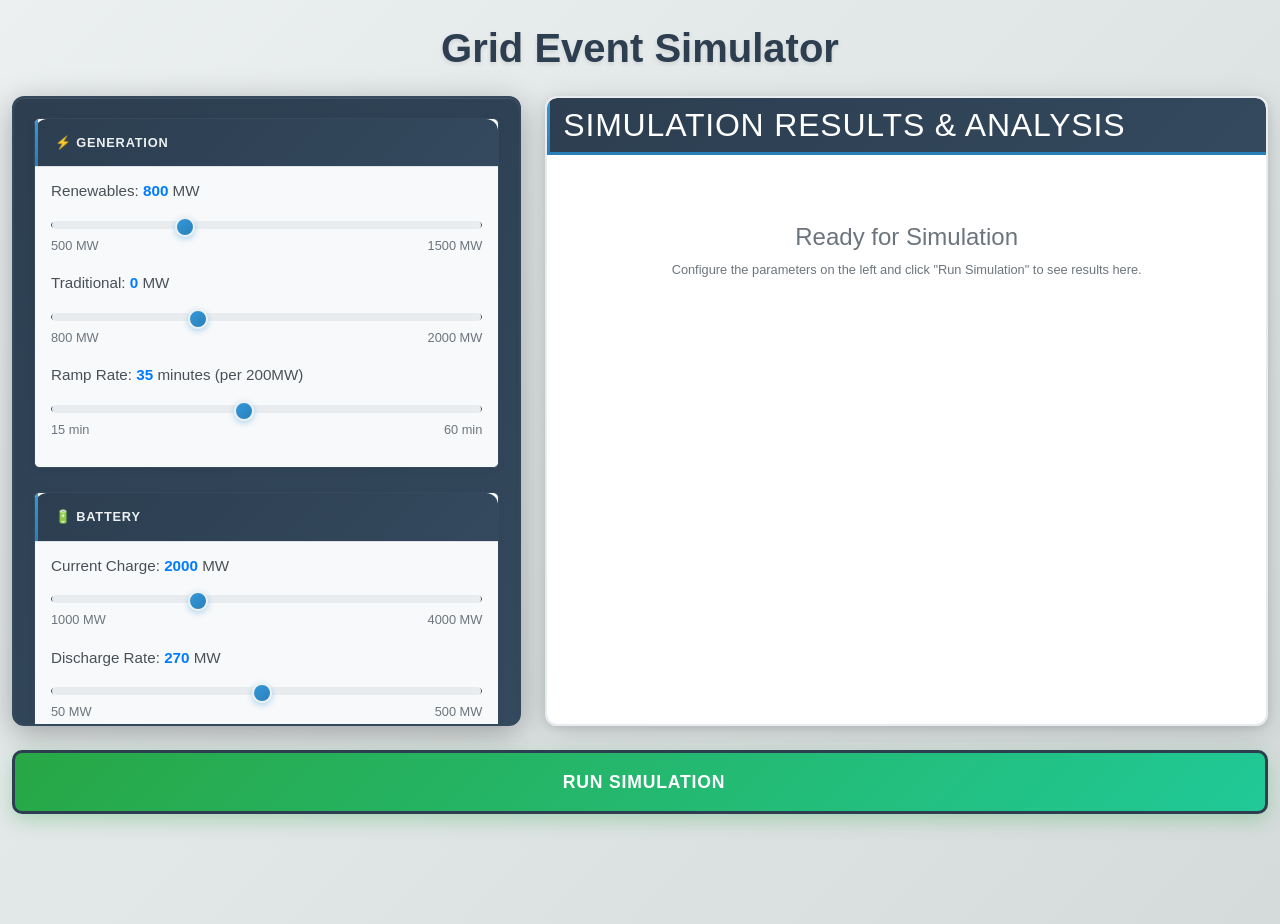
==== grid-event-simulator/website/index.html @ ae22cd40 "added web ui" ====
<!DOCTYPE html>
<html lang="en">
<head>
    <meta charset="UTF-8">
    <meta name="viewport" content="width=device-width, initial-scale=1.0">
    <title>Grid Event Simulator - Control Panel</title>
    <meta name="description" content="Power Grid Event Simulation Control Panel - Configure generation, demand, and simulation parameters">
    <meta name="keywords" content="grid simulation, power generation, renewable energy, control panel">
    <!-- Bootstrap CSS -->
    <link href="https://cdn.jsdelivr.net/npm/bootstrap@5.3.2/dist/css/bootstrap.min.css" rel="stylesheet">
    <!-- Custom CSS -->
    <link rel="stylesheet" href="app.css">
</head>
<body>
    <div class="container-fluid mt-4">
        <div class="row">
            <div class="col-12">
                <h1 class="text-center mb-4">Grid Event Simulator</h1>
                
                <!-- Main Content -->
                <div class="row">
                    <!-- Left Column - Configuration Sections (40% width) -->
                    <div class="col-lg-5">
                        <div class="control-panel-container">
                        <!-- Generation Section -->
                        <div class="card mb-4" id="generation-section">
                            <div class="card-header bg-dark text-white control-panel-header">
                                <h5 class="card-title mb-0">⚡ GENERATION</h5>
                            </div>
                            <div class="card-body">
                                <div class="mb-3">
                                    <label for="renewables-output" class="form-label">Renewables: <span id="renewables-value">800</span> MW</label>
                                    <input type="range" class="form-range" id="renewables-output" min="500" max="1500" value="800" step="100">
                                    <div class="d-flex justify-content-between">
                                        <small class="text-muted">500 MW</small>
                                        <small class="text-muted">1500 MW</small>
                                    </div>
                                </div>
                                <div class="mb-3">
                                    <label for="traditional-output" class="form-label">Traditional: <span id="traditional-value">1200</span> MW</label>
                                    <input type="range" class="form-range" id="traditional-output" min="800" max="2000" value="1200" step="100">
                                    <div class="d-flex justify-content-between">
                                        <small class="text-muted">800 MW</small>
                                        <small class="text-muted">2000 MW</small>
                                    </div>
                                </div>
                                <div class="mb-3">
                                    <label for="ramp-rate" class="form-label">Ramp Rate: <span id="ramp-rate-value">30</span> minutes (per 200MW)</label>
                                    <input type="range" class="form-range" id="ramp-rate" min="15" max="60" value="30" step="10">
                                    <div class="d-flex justify-content-between">
                                        <small class="text-muted">15 min</small>
                                        <small class="text-muted">60 min</small>
                                    </div>
                                </div>
                            </div>
                        </div>

                        <!-- Battery Section -->
                        <div class="card mb-4" id="battery-section">
                            <div class="card-header bg-dark text-white control-panel-header">
                                <h5 class="card-title mb-0">🔋 BATTERY</h5>
                            </div>
                            <div class="card-body">
                                <div class="mb-3">
                                    <label for="battery-capacity" class="form-label">Current Charge: <span id="battery-capacity-value">2000</span> MW</label>
                                    <input type="range" class="form-range" id="battery-capacity" min="1000" max="4000" value="2000" step="100">
                                    <div class="d-flex justify-content-between">
                                        <small class="text-muted">1000 MW</small>
                                        <small class="text-muted">4000 MW</small>
                                    </div>
                                </div>
                                <div class="mb-3">
                                    <label for="discharge-rate" class="form-label">Discharge Rate: <span id="discharge-rate-value">270</span> MW</label>
                                    <input type="range" class="form-range" id="discharge-rate" min="50" max="500" value="270" step="10">
                                    <div class="d-flex justify-content-between">
                                        <small class="text-muted">50 MW</small>
                                        <small class="text-muted">500 MW</small>
                                    </div>
                                </div>
                            </div>
                        </div>

                        <!-- Demand Section -->
                        <div class="card mb-4" id="demand-section">
                            <div class="card-header bg-dark text-white control-panel-header">
                                <h5 class="card-title mb-0">📊 DEMAND</h5>
                            </div>
                            <div class="card-body">
                                <div class="mb-3">
                                    <label for="residential-customers" class="form-label">Residential: <span id="residential-customers-value">1750</span> households</label>
                                    <input type="range" class="form-range" id="residential-customers" min="500" max="3000" value="1750" step="50">
                                    <div class="d-flex justify-content-between">
                                        <small class="text-muted">500 households</small>
                                        <small class="text-muted">3000 households</small>
                                    </div>
                                </div>
                                <div class="mb-3">
                                    <label for="commercial-customers" class="form-label">Commercial: <span id="commercial-customers-value">550</span> businesses</label>
                                    <input type="range" class="form-range" id="commercial-customers" min="100" max="1000" value="550" step="100">
                                    <div class="d-flex justify-content-between">
                                        <small class="text-muted">100 businesses</small>
                                        <small class="text-muted">1000 businesses</small>
                                    </div>
                                </div>
                            </div>
                        </div>

                        <!-- Simulation Parameters Section -->
                        <div class="card mb-4" id="simulation-parameters-section">
                            <div class="card-header bg-dark text-white control-panel-header">
                                <h5 class="card-title mb-0">🎛️ SIMULATION PARAMETERS</h5>
                            </div>
                            <div class="card-body">
                                <!-- Environment Subsection -->
                                <div class="mb-4 subsection-container">
                                    <div class="subsection-header">
                                        <h6 class="subsection-title">🌤️ ENVIRONMENT</h6>
                                    </div>
                                    <div class="subsection-content">
                                    <div class="mb-3">
                                        <label for="cloud-cover" class="form-label">Cloud Cover increases: <span id="cloud-cover-value">0</span>%</label>
                                        <input type="range" class="form-range" id="cloud-cover" min="0" max="90" value="0" step="1">
                                        <div class="d-flex justify-content-between">
                                            <small class="text-muted">0%</small>
                                            <small class="text-muted">90%</small>
                                        </div>
                                    </div>
                                    <div class="mb-3">
                                        <label for="temperature-increase" class="form-label">Temperature increases: <span id="temperature-increase-value">0</span>°</label>
                                        <input type="range" class="form-range" id="temperature-increase" min="0" max="20" value="0" step="1">
                                        <div class="d-flex justify-content-between">
                                            <small class="text-muted">0°</small>
                                            <small class="text-muted">20°</small>
                                        </div>
                                    </div>
                                    <div class="mb-3">
                                        <label for="wind-speed-drop" class="form-label">Wind Speed drops by: <span id="wind-speed-drop-value">0</span>%</label>
                                        <input type="range" class="form-range" id="wind-speed-drop" min="0" max="90" value="0" step="1">
                                        <div class="d-flex justify-content-between">
                                            <small class="text-muted">0%</small>
                                            <small class="text-muted">90%</small>
                                        </div>
                                    </div>
                                    </div>
                                </div>

                                <!-- Technical Subsection -->
                                <div class="mb-3 subsection-container">
                                    <div class="subsection-header">
                                        <h6 class="subsection-title">⚙️ TECHNICAL</h6>
                                    </div>
                                    <div class="subsection-content">
                                    <div class="mb-3">
                                        <label for="traditional-decrease" class="form-label">Traditional Output decreases by: <span id="traditional-decrease-value">0</span>%</label>
                                        <input type="range" class="form-range" id="traditional-decrease" min="0" max="90" value="0" step="1">
                                        <div class="d-flex justify-content-between">
                                            <small class="text-muted">0%</small>
                                            <small class="text-muted">90%</small>
                                        </div>
                                    </div>
                                    <div class="mb-3">
                                        <label for="renewable-drop" class="form-label">Renewable Output drops by: <span id="renewable-drop-value">0</span>%</label>
                                        <input type="range" class="form-range" id="renewable-drop" min="0" max="90" value="0" step="1">
                                        <div class="d-flex justify-content-between">
                                            <small class="text-muted">0%</small>
                                            <small class="text-muted">90%</small>
                                        </div>
                                    </div>
                                    </div>
                                </div>
                            </div>
                        </div>

                        </div>
                    </div>

                    <!-- Right Column - Simulation Results (60% width) -->
                    <div class="col-lg-7">
                        <div class="results-panel-container">
                            <div class="control-panel-header">
                                <h2 class="mb-0">Simulation Results & Analysis</h2>
                            </div>
                            <div class="results-content">
                                <!-- Placeholder for simulation results, charts, and analysis -->
                                <div class="text-center text-muted p-5">
                                    <i class="fas fa-chart-line fa-3x mb-3"></i>
                                    <h4>Ready for Simulation</h4>
                                    <p>Configure the parameters on the left and click "Run Simulation" to see results here.</p>
                                </div>
                            </div>
                        </div>
                    </div>
                </div>
                
                <!-- Run Simulation Button (Centered Below Panels) -->
                <div class="row">
                    <div class="col-12 text-center mt-4">
                        <button type="button" class="btn btn-success btn-lg" id="run-simulation-btn">
                            <i class="fas fa-play me-2"></i>Run Simulation
                        </button>
                    </div>
                </div>
            </div>
        </div>
    </div>

    <!-- Bootstrap JS -->
    <script src="https://cdn.jsdelivr.net/npm/bootstrap@5.3.2/dist/js/bootstrap.bundle.min.js"></script>
    <!-- Grid Simulator Application -->
    <script src="app.js"></script>
</body>
</html>
---- grid-event-simulator/website/app.css ----
/**
 * Grid Event Simulator - Control Panel Styles
 * Single-page application styling for power grid simulation interface
 * @version 2.0.0
 */

/* ================================
   GLOBAL STYLES & BASE LAYOUT
   ================================ */
body {
    background: linear-gradient(135deg, #ecf0f1 0%, #d5dbdb 100%);
    font-family: 'Segoe UI', Tahoma, Geneva, Verdana, sans-serif;
    min-height: 100vh;
}

.container-fluid {
    max-width: 1400px;
}

/* ================================
   HEADER & TYPOGRAPHY STYLES
   ================================ */
h1 {
    color: #2c3e50;
    font-weight: 600;
    text-shadow: 0 2px 4px rgba(0, 0, 0, 0.1);
}

/* Main Layout Styles */
.main-content {
    background-color: white;
    border-radius: 12px;
    box-shadow: 0 4px 6px rgba(0, 0, 0, 0.1);
    padding: 30px;
    margin-bottom: 20px;
}

/* Configuration Sections Layout */
.config-section {
    margin-bottom: 1.5rem;
}

/* ================================
   CONTROL PANEL CONTAINERS
   ================================ */
.control-panel-container {
    background: linear-gradient(145deg, #2c3e50 0%, #34495e 100%);
    border-radius: 12px;
    box-shadow: 
        0 8px 32px rgba(0, 0, 0, 0.3),
        inset 0 1px 0 rgba(255, 255, 255, 0.1);
    border: 2px solid #34495e;
    max-height: 70vh;
    overflow-y: auto;
    padding: 20px;
    position: relative;
}

/* Results Panel Container */
.results-panel-container {
    background: #ffffff;
    border-radius: 12px;
    box-shadow: 
        0 8px 32px rgba(0, 0, 0, 0.15),
        0 2px 8px rgba(0, 0, 0, 0.1);
    border: 2px solid #e9ecef;
    height: 70vh;
    overflow-y: auto;
    padding: 20px;
    position: relative;
}

/* Results Content Area */
.results-content {
    color: #2c3e50;
    height: 100%;
    display: flex;
    flex-direction: column;
}

.results-content .text-muted {
    color: #6c757d !important;
}

.results-content .fa-chart-line {
    color: #3498db;
}

/* Results Panel Header */
.results-panel-container .control-panel-header {
    background: linear-gradient(135deg, #3498db 0%, #2980b9 100%);
    color: white;
    padding: 8px 16px;
    margin: -20px -20px 20px -20px;
    border-radius: 10px 10px 0 0;
    border-bottom: 3px solid #2980b9;
    position: relative;
}

/* ================================
   SIMULATION PARAMETER SUBSECTIONS
   ================================ */
.subsection-container {
    background: rgba(52, 73, 94, 0.2);
    border-radius: 8px;
    border-left: 5px solid;
    margin-bottom: 20px;
    overflow: hidden;
    box-shadow: 0 2px 8px rgba(0, 0, 0, 0.2);
}

.subsection-container:first-of-type {
    border-left-color: #00d4ff;
    background: rgba(0, 212, 255, 0.08);
}

.subsection-container:last-of-type {
    border-left-color: #ff6b35;
    background: rgba(255, 107, 53, 0.08);
}

.subsection-header {
    background: linear-gradient(135deg, #00d4ff 0%, #0099cc 100%);
    padding: 10px 16px;
    border-bottom: 2px solid rgba(255, 255, 255, 0.2);
}

.subsection-container:last-of-type .subsection-header {
    background: linear-gradient(135deg, #ff6b35 0%, #e55a2b 100%);
}

.subsection-title {
    margin: 0;
    font-size: 0.75rem;
    font-weight: 700;
    text-transform: uppercase;
    letter-spacing: 0.8px;
    color: #ffffff;
    text-shadow: 0 1px 2px rgba(0, 0, 0, 0.3);
}

.subsection-content {
    padding: 16px;
}

/* Custom Scrollbar */
.control-panel-container::-webkit-scrollbar {
    width: 8px;
}

.control-panel-container::-webkit-scrollbar-track {
    background: #ecf0f1;
    border-radius: 4px;
}

.control-panel-container::-webkit-scrollbar-thumb {
    background: linear-gradient(135deg, #3498db 0%, #2980b9 100%);
    border-radius: 4px;
    transition: all 0.3s ease;
}

.control-panel-container::-webkit-scrollbar-thumb:hover {
    background: linear-gradient(135deg, #5dade2 0%, #3498db 100%);
}

/* Control Panel Border Glow Effect */
.control-panel-container::before {
    content: '';
    position: absolute;
    top: -2px;
    left: -2px;
    right: -2px;
    bottom: -2px;
    background: linear-gradient(45deg, #3498db, #2980b9, #3498db, #2980b9);
    border-radius: 14px;
    z-index: -1;
    animation: borderGlow 3s ease-in-out infinite alternate;
}

@keyframes borderGlow {
    0% { opacity: 0.6; }
    100% { opacity: 1; }
}

/* Control Panel Header Styling */
.control-panel-header {
    background: linear-gradient(135deg, #2c3e50 0%, #34495e 100%) !important;
    border-bottom: 2px solid #3498db;
    position: relative;
    text-transform: uppercase;
    letter-spacing: 0.8px;
    font-weight: 600;
    padding: 8px 16px;
}

.control-panel-header::before {
    content: '';
    position: absolute;
    left: 0;
    top: 0;
    bottom: 0;
    width: 3px;
    background: linear-gradient(to bottom, #3498db 0%, #2980b9 100%);
}

.control-panel-header h5 {
    font-size: 0.8rem;
    font-weight: 700;
    margin: 0;
    color: #ecf0f1;
}

/* Control Panel Cards */
.control-panel-container .card {
    border: 1px solid #34495e;
    border-radius: 6px;
    box-shadow: 0 2px 8px rgba(0, 0, 0, 0.06);
    overflow: hidden;
    margin-bottom: 12px;
    transition: all 0.3s ease;
}

.control-panel-container .card:hover {
    transform: translateY(-1px);
    box-shadow: 0 4px 12px rgba(0, 0, 0, 0.1);
}

.control-panel-container .card-body {
    background-color: #f8f9fa;
    border-top: 1px solid #dee2e6;
    padding: 12px 16px;
}

/* Ensure proper spacing for the last card */
.control-panel-container .card:last-of-type {
    margin-bottom: 8px;
}

/* Card Styles */
.card {
    border: none;
    border-radius: 12px;
    box-shadow: 0 4px 12px rgba(0, 0, 0, 0.1);
    transition: transform 0.2s ease, box-shadow 0.2s ease;
    margin-bottom: 20px;
}

.card:hover {
    transform: translateY(-2px);
    box-shadow: 0 8px 20px rgba(0, 0, 0, 0.15);
}

.card-header {
    border-radius: 12px 12px 0 0 !important;
    border: none;
    padding: 16px 20px;
}

.card-body {
    padding: 24px 20px;
}

.card-title {
    font-size: 1.1rem;
    font-weight: 600;
}

/* Form and Slider Styles */
.form-label {
    font-weight: 500;
    color: #495057;
    margin-bottom: 8px;
    font-size: 0.95rem;
}

/* ================================
   SLIDER & FORM CONTROLS
   ================================ */

.form-range {
    height: 6px;
    background: linear-gradient(to right, #34495e 0%, #2c3e50 100%);
    border-radius: 4px;
    outline: none;
    -webkit-appearance: none;
    appearance: none;
    border: 1px solid #2c3e50;
    margin: 8px 0;
}

.form-range::-webkit-slider-thumb {
    -webkit-appearance: none;
    appearance: none;
    height: 20px;
    width: 20px;
    border-radius: 50%;
    background: linear-gradient(135deg, #3498db 0%, #2980b9 100%);
    cursor: pointer;
    border: 2px solid #ecf0f1;
    box-shadow: 0 2px 6px rgba(52, 152, 219, 0.4);
    transition: all 0.2s ease;
}

.form-range::-webkit-slider-thumb:hover {
    transform: scale(1.1);
    box-shadow: 0 3px 8px rgba(52, 152, 219, 0.6);
    background: linear-gradient(135deg, #5dade2 0%, #3498db 100%);
}

.form-range::-moz-range-thumb {
    height: 20px;
    width: 20px;
    border-radius: 50%;
    background: linear-gradient(135deg, #3498db 0%, #2980b9 100%);
    cursor: pointer;
    border: 2px solid #ecf0f1;
    box-shadow: 0 2px 6px rgba(52, 152, 219, 0.4);
}

/* Value Display Styles */
#renewables-value,
#traditional-value,
#ramp-rate-value,
#battery-capacity-value,
#discharge-rate-value {
    font-weight: 600;
    color: #007bff;
}

/* Section-specific Header Colors */
.bg-success {
    background: linear-gradient(135deg, #28a745 0%, #20c997 100%) !important;
}

.bg-primary {
    background: linear-gradient(135deg, #007bff 0%, #6f42c1 100%) !important;
}

.bg-warning {
    background: linear-gradient(135deg, #ffc107 0%, #fd7e14 100%) !important;
}

/* Button Styles */
.btn-primary {
    background: linear-gradient(135deg, #007bff 0%, #0056b3 100%);
    border: none;
    padding: 12px 32px;
    font-weight: 500;
    border-radius: 8px;
    box-shadow: 0 4px 12px rgba(0, 123, 255, 0.3);
    transition: all 0.3s ease;
}

.btn-primary:hover {
    transform: translateY(-2px);
    box-shadow: 0 6px 20px rgba(0, 123, 255, 0.4);
    background: linear-gradient(135deg, #0056b3 0%, #004085 100%);
}

.btn-primary:active {
    transform: translateY(0);
}

/* ================================
   BUTTONS & INTERACTIVE ELEMENTS
   ================================ */
#run-simulation-btn {
    background: linear-gradient(135deg, #28a745 0%, #20c997 100%);
    border: 3px solid #2c3e50;
    padding: 16px 48px;
    font-weight: 700;
    font-size: 1.1rem;
    border-radius: 10px;
    box-shadow: 0 6px 20px rgba(40, 167, 69, 0.3);
    transition: all 0.3s ease;
    text-transform: uppercase;
    letter-spacing: 0.8px;
    width: 100%;
    position: relative;
}

#run-simulation-btn:hover {
    transform: translateY(-3px);
    box-shadow: 0 8px 25px rgba(40, 167, 69, 0.4);
    background: linear-gradient(135deg, #20c997 0%, #17a2b8 100%);
    border-color: #17a2b8;
}

#run-simulation-btn:active {
    transform: translateY(-1px);
}

/* Button Glow Effect */
#run-simulation-btn::before {
    content: '';
    position: absolute;
    top: -2px;
    left: -2px;
    right: -2px;
    bottom: -2px;
    background: linear-gradient(45deg, #28a745, #20c997, #28a745, #20c997);
    border-radius: 12px;
    z-index: -1;
    opacity: 0.7;
    animation: buttonGlow 2s ease-in-out infinite alternate;
}

@keyframes buttonGlow {
    0% { opacity: 0.5; }
    100% { opacity: 0.9; }
}

/* Range Min/Max Labels */
.text-muted {
    font-size: 0.8rem;
    color: #6c757d !important;
}

/* Responsive Design */
}

/* ================================
   RESPONSIVE DESIGN
   ================================ */

@media (max-width: 768px) {
    .card {
        margin-bottom: 20px;
    }
    
    .card-body {
        padding: 16px;
    }
    
    h1 {
        font-size: 1.8rem;
    }
    
    .btn-lg {
        padding: 10px 24px;
        font-size: 1rem;
    }
}

/* ================================
   ANIMATIONS & TRANSITIONS
   ================================ */
.value-change {
    animation: highlightChange 0.3s ease;
}

@keyframes highlightChange {
    0% { background-color: rgba(0, 123, 255, 0.2); }
    100% { background-color: transparent; }
}
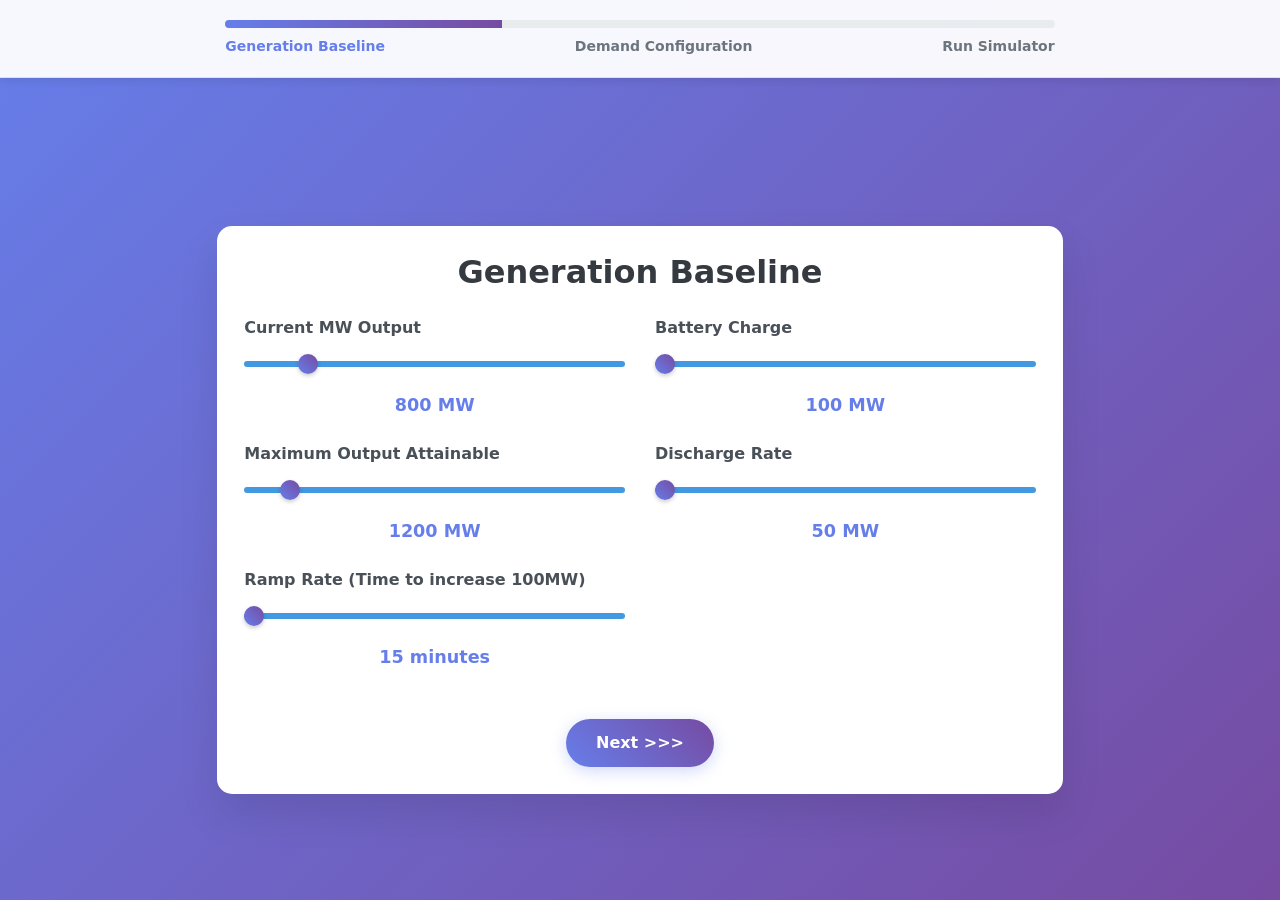
==== commit bc5b4d06: "new ui" ====
--- a/grid-event-simulator/website/index.html
+++ b/grid-event-simulator/website/index.html
@@ -3,210 +3,347 @@
 <head>
     <meta charset="UTF-8">
     <meta name="viewport" content="width=device-width, initial-scale=1.0">
-    <title>Grid Event Simulator - Control Panel</title>
-    <meta name="description" content="Power Grid Event Simulation Control Panel - Configure generation, demand, and simulation parameters">
-    <meta name="keywords" content="grid simulation, power generation, renewable energy, control panel">
+    <title>Grid Event Simulator</title>
     <!-- Bootstrap CSS -->
-    <link href="https://cdn.jsdelivr.net/npm/bootstrap@5.3.2/dist/css/bootstrap.min.css" rel="stylesheet">
+    <link href="https://cdn.jsdelivr.net/npm/bootstrap@5.3.0/dist/css/bootstrap.min.css" rel="stylesheet">
     <!-- Custom CSS -->
-    <link rel="stylesheet" href="app.css">
+    <link href="app.css" rel="stylesheet">
 </head>
 <body>
-    <div class="container-fluid mt-4">
-        <div class="row">
-            <div class="col-12">
-                <h1 class="text-center mb-4">Grid Event Simulator</h1>
-                
-                <!-- Main Content -->
-                <div class="row">
-                    <!-- Left Column - Configuration Sections (40% width) -->
-                    <div class="col-lg-5">
-                        <div class="control-panel-container">
-                        <!-- Generation Section -->
-                        <div class="card mb-4" id="generation-section">
-                            <div class="card-header bg-dark text-white control-panel-header">
-                                <h5 class="card-title mb-0">⚡ GENERATION</h5>
-                            </div>
-                            <div class="card-body">
-                                <div class="mb-3">
-                                    <label for="renewables-output" class="form-label">Renewables: <span id="renewables-value">800</span> MW</label>
-                                    <input type="range" class="form-range" id="renewables-output" min="500" max="1500" value="800" step="100">
-                                    <div class="d-flex justify-content-between">
-                                        <small class="text-muted">500 MW</small>
-                                        <small class="text-muted">1500 MW</small>
-                                    </div>
-                                </div>
-                                <div class="mb-3">
-                                    <label for="traditional-output" class="form-label">Traditional: <span id="traditional-value">1200</span> MW</label>
-                                    <input type="range" class="form-range" id="traditional-output" min="800" max="2000" value="1200" step="100">
-                                    <div class="d-flex justify-content-between">
-                                        <small class="text-muted">800 MW</small>
-                                        <small class="text-muted">2000 MW</small>
-                                    </div>
-                                </div>
-                                <div class="mb-3">
-                                    <label for="ramp-rate" class="form-label">Ramp Rate: <span id="ramp-rate-value">30</span> minutes (per 200MW)</label>
-                                    <input type="range" class="form-range" id="ramp-rate" min="15" max="60" value="30" step="10">
-                                    <div class="d-flex justify-content-between">
-                                        <small class="text-muted">15 min</small>
-                                        <small class="text-muted">60 min</small>
-                                    </div>
-                                </div>
-                            </div>
-                        </div>
-
-                        <!-- Battery Section -->
-                        <div class="card mb-4" id="battery-section">
-                            <div class="card-header bg-dark text-white control-panel-header">
-                                <h5 class="card-title mb-0">🔋 BATTERY</h5>
-                            </div>
-                            <div class="card-body">
-                                <div class="mb-3">
-                                    <label for="battery-capacity" class="form-label">Current Charge: <span id="battery-capacity-value">2000</span> MW</label>
-                                    <input type="range" class="form-range" id="battery-capacity" min="1000" max="4000" value="2000" step="100">
-                                    <div class="d-flex justify-content-between">
-                                        <small class="text-muted">1000 MW</small>
-                                        <small class="text-muted">4000 MW</small>
-                                    </div>
-                                </div>
-                                <div class="mb-3">
-                                    <label for="discharge-rate" class="form-label">Discharge Rate: <span id="discharge-rate-value">270</span> MW</label>
-                                    <input type="range" class="form-range" id="discharge-rate" min="50" max="500" value="270" step="10">
-                                    <div class="d-flex justify-content-between">
-                                        <small class="text-muted">50 MW</small>
-                                        <small class="text-muted">500 MW</small>
-                                    </div>
-                                </div>
-                            </div>
-                        </div>
-
-                        <!-- Demand Section -->
-                        <div class="card mb-4" id="demand-section">
-                            <div class="card-header bg-dark text-white control-panel-header">
-                                <h5 class="card-title mb-0">📊 DEMAND</h5>
-                            </div>
-                            <div class="card-body">
-                                <div class="mb-3">
-                                    <label for="residential-customers" class="form-label">Residential: <span id="residential-customers-value">1750</span> households</label>
-                                    <input type="range" class="form-range" id="residential-customers" min="500" max="3000" value="1750" step="50">
-                                    <div class="d-flex justify-content-between">
-                                        <small class="text-muted">500 households</small>
-                                        <small class="text-muted">3000 households</small>
-                                    </div>
-                                </div>
-                                <div class="mb-3">
-                                    <label for="commercial-customers" class="form-label">Commercial: <span id="commercial-customers-value">550</span> businesses</label>
-                                    <input type="range" class="form-range" id="commercial-customers" min="100" max="1000" value="550" step="100">
-                                    <div class="d-flex justify-content-between">
-                                        <small class="text-muted">100 businesses</small>
-                                        <small class="text-muted">1000 businesses</small>
-                                    </div>
-                                </div>
-                            </div>
-                        </div>
-
-                        <!-- Simulation Parameters Section -->
-                        <div class="card mb-4" id="simulation-parameters-section">
-                            <div class="card-header bg-dark text-white control-panel-header">
-                                <h5 class="card-title mb-0">🎛️ SIMULATION PARAMETERS</h5>
-                            </div>
-                            <div class="card-body">
-                                <!-- Environment Subsection -->
-                                <div class="mb-4 subsection-container">
-                                    <div class="subsection-header">
-                                        <h6 class="subsection-title">🌤️ ENVIRONMENT</h6>
-                                    </div>
-                                    <div class="subsection-content">
-                                    <div class="mb-3">
-                                        <label for="cloud-cover" class="form-label">Cloud Cover increases: <span id="cloud-cover-value">0</span>%</label>
-                                        <input type="range" class="form-range" id="cloud-cover" min="0" max="90" value="0" step="1">
-                                        <div class="d-flex justify-content-between">
-                                            <small class="text-muted">0%</small>
-                                            <small class="text-muted">90%</small>
-                                        </div>
-                                    </div>
-                                    <div class="mb-3">
-                                        <label for="temperature-increase" class="form-label">Temperature increases: <span id="temperature-increase-value">0</span>°</label>
-                                        <input type="range" class="form-range" id="temperature-increase" min="0" max="20" value="0" step="1">
-                                        <div class="d-flex justify-content-between">
-                                            <small class="text-muted">0°</small>
-                                            <small class="text-muted">20°</small>
-                                        </div>
-                                    </div>
-                                    <div class="mb-3">
-                                        <label for="wind-speed-drop" class="form-label">Wind Speed drops by: <span id="wind-speed-drop-value">0</span>%</label>
-                                        <input type="range" class="form-range" id="wind-speed-drop" min="0" max="90" value="0" step="1">
-                                        <div class="d-flex justify-content-between">
-                                            <small class="text-muted">0%</small>
-                                            <small class="text-muted">90%</small>
-                                        </div>
-                                    </div>
-                                    </div>
-                                </div>
-
-                                <!-- Technical Subsection -->
-                                <div class="mb-3 subsection-container">
-                                    <div class="subsection-header">
-                                        <h6 class="subsection-title">⚙️ TECHNICAL</h6>
-                                    </div>
-                                    <div class="subsection-content">
-                                    <div class="mb-3">
-                                        <label for="traditional-decrease" class="form-label">Traditional Output decreases by: <span id="traditional-decrease-value">0</span>%</label>
-                                        <input type="range" class="form-range" id="traditional-decrease" min="0" max="90" value="0" step="1">
-                                        <div class="d-flex justify-content-between">
-                                            <small class="text-muted">0%</small>
-                                            <small class="text-muted">90%</small>
-                                        </div>
-                                    </div>
-                                    <div class="mb-3">
-                                        <label for="renewable-drop" class="form-label">Renewable Output drops by: <span id="renewable-drop-value">0</span>%</label>
-                                        <input type="range" class="form-range" id="renewable-drop" min="0" max="90" value="0" step="1">
-                                        <div class="d-flex justify-content-between">
-                                            <small class="text-muted">0%</small>
-                                            <small class="text-muted">90%</small>
-                                        </div>
-                                    </div>
-                                    </div>
-                                </div>
-                            </div>
-                        </div>
-
-                        </div>
-                    </div>
-
-                    <!-- Right Column - Simulation Results (60% width) -->
-                    <div class="col-lg-7">
-                        <div class="results-panel-container">
-                            <div class="control-panel-header">
-                                <h2 class="mb-0">Simulation Results & Analysis</h2>
-                            </div>
-                            <div class="results-content">
-                                <!-- Placeholder for simulation results, charts, and analysis -->
-                                <div class="text-center text-muted p-5">
-                                    <i class="fas fa-chart-line fa-3x mb-3"></i>
-                                    <h4>Ready for Simulation</h4>
-                                    <p>Configure the parameters on the left and click "Run Simulation" to see results here.</p>
-                                </div>
+    <div class="container-fluid wizard-container">
+        <!-- Fixed Progress Indicator at Top -->
+        <div class="fixed-progress-container">
+            <div class="container-fluid">
+                <div class="row justify-content-center">
+                    <div class="col-11 col-lg-9 col-xl-8">
+                        <div class="progress-container">
+                            <div class="progress">
+                                <div class="progress-bar progress-bar-striped" role="progressbar" style="width: 33.33%" aria-valuenow="33" aria-valuemin="0" aria-valuemax="100"></div>
+                            </div>
+                            <div class="step-labels mt-2">
+                                <span class="step-label active">Generation Baseline</span>
+                                <span class="step-label">Demand Configuration</span>
+                                <span class="step-label">Run Simulator</span>
                             </div>
                         </div>
                     </div>
                 </div>
-                
-                <!-- Run Simulation Button (Centered Below Panels) -->
-                <div class="row">
-                    <div class="col-12 text-center mt-4">
-                        <button type="button" class="btn btn-success btn-lg" id="run-simulation-btn">
-                            <i class="fas fa-play me-2"></i>Run Simulation
-                        </button>
+            </div>
+        </div>
+        
+        <div class="row justify-content-center align-items-center min-vh-100 wizard-content">
+            <div class="col-11 col-lg-9 col-xl-8">
+                <div class="wizard-card">
+
+                    <!-- Step 1: Generation Baseline -->
+                    <div id="step1" class="wizard-step active">
+                        <h2 class="mb-4 text-center">Generation Baseline</h2>
+                        <form id="generationForm">
+                            <div class="row">
+                                <!-- Column 1: Generation Controls -->
+                                <div class="col-md-6">
+                                    <!-- Current MW Output -->
+                                    <div class="mb-4">
+                                        <label for="currentOutput" class="form-label">Current MW Output</label>
+                                        <div class="slider-container">
+                                            <input type="range" class="form-range" id="currentOutput" 
+                                                   min="500" max="2500" step="100" value="800">
+                                            <div class="slider-value">
+                                                <span id="currentOutputValue">800</span> MW
+                                            </div>
+                                        </div>
+                                    </div>
+
+                                    <!-- Maximum Output Attainable -->
+                                    <div class="mb-4">
+                                        <label for="maxOutput" class="form-label">Maximum Output Attainable</label>
+                                        <div class="slider-container">
+                                            <input type="range" class="form-range" id="maxOutput" 
+                                                   min="1000" max="3000" step="100" value="1200">
+                                            <div class="slider-value">
+                                                <span id="maxOutputValue">1200</span> MW
+                                            </div>
+                                        </div>
+                                        <div id="maxOutputError" class="text-danger small mt-1" style="display: none;">
+                                            Maximum output must be greater than or equal to current output
+                                        </div>
+                                    </div>
+
+                                    <!-- Ramp Rate -->
+                                    <div class="mb-4">
+                                        <label for="rampRate" class="form-label">Ramp Rate (Time to increase 100MW)</label>
+                                        <div class="slider-container">
+                                            <input type="range" class="form-range" id="rampRate" 
+                                                   min="15" max="60" step="15" value="15">
+                                            <div class="slider-value">
+                                                <span id="rampRateValue">15</span> minutes
+                                            </div>
+                                        </div>
+                                    </div>
+                                </div>
+
+                                <!-- Column 2: Battery Controls -->
+                                <div class="col-md-6">
+                                    <!-- Battery Charge -->
+                                    <div class="mb-4">
+                                        <label for="batteryCharge" class="form-label">Battery Charge</label>
+                                        <div class="slider-container">
+                                            <input type="range" class="form-range" id="batteryCharge" 
+                                                   min="100" max="1000" step="50" value="100">
+                                            <div class="slider-value">
+                                                <span id="batteryChargeValue">100</span> MW
+                                            </div>
+                                        </div>
+                                    </div>
+
+                                    <!-- Discharge Rate -->
+                                    <div class="mb-4">
+                                        <label for="dischargeRate" class="form-label">Discharge Rate</label>
+                                        <div class="slider-container">
+                                            <input type="range" class="form-range" id="dischargeRate" 
+                                                   min="50" max="100" step="5" value="50">
+                                            <div class="slider-value">
+                                                <span id="dischargeRateValue">50</span> MW
+                                            </div>
+                                        </div>
+                                    </div>
+                                </div>
+                            </div>
+
+                            <!-- Next Button -->
+                            <div class="text-center mt-4">
+                                <button type="button" id="nextStep1" class="btn btn-primary">Next >>></button>
+                            </div>
+                        </form>
+                    </div>
+
+                    <!-- Step 2: Demand Configuration -->
+                    <div id="step2" class="wizard-step">
+                        <h2 class="mb-4 text-center">Demand Configuration</h2>
+                        <form id="demandForm">
+                            <div class="row">
+                                <!-- Residential Customers -->
+                                <div class="col-md-6 mb-4">
+                                    <label for="residential" class="form-label"># of Residential Customers</label>
+                                    <div class="slider-container">
+                                        <input type="range" class="form-range" id="residential" 
+                                               min="10000" max="100000" step="10000" value="20000">
+                                        <div class="slider-value">
+                                            <span id="residentialValue">20000</span> customers
+                                        </div>
+                                    </div>
+                                </div>
+
+                                <!-- Commercial Customers -->
+                                <div class="col-md-6 mb-4">
+                                    <label for="commercial" class="form-label"># of Commercial Customers</label>
+                                    <div class="slider-container">
+                                        <input type="range" class="form-range" id="commercial" 
+                                               min="1000" max="10000" step="100" value="2000">
+                                        <div class="slider-value">
+                                            <span id="commercialValue">2000</span> customers
+                                        </div>
+                                    </div>
+                                </div>
+                            </div>
+
+                            <div class="row">
+                                <!-- Temperature -->
+                                <div class="col-md-6 mb-4">
+                                    <label for="temperature" class="form-label">Current Temperature</label>
+                                    <div class="slider-container">
+                                        <input type="range" class="form-range" id="temperature" 
+                                               min="50" max="120" step="5" value="65">
+                                        <div class="slider-value">
+                                            <span id="temperatureValue">65</span>°F
+                                        </div>
+                                    </div>
+                                </div>
+                            </div>
+
+                            <!-- Navigation Buttons -->
+                            <div class="text-center mt-4">
+                                <button type="button" id="prevStep2" class="btn btn-secondary me-2"><<< Previous</button>
+                                <button type="button" id="nextStep2" class="btn btn-primary">Next >>></button>
+                            </div>
+                        </form>
+                    </div>
+
+                    <!-- Step 3: Run Simulator -->
+                    <div id="step3" class="wizard-step">
+                        <h2 class="mb-4 text-center">Run Simulator</h2>
+                        
+                        <div class="row">
+                            <!-- Left Column: Baseline Information -->
+                            <div class="col-md-4">
+                                <div class="baseline-info">
+                                    <h4 class="baseline-title mb-3">Baseline Information</h4>
+                                    
+                                    <!-- Generation Baseline -->
+                                    <div class="info-section mb-4">
+                                        <h5 class="info-section-title">Generation</h5>
+                                        <div class="info-item">
+                                            <span class="info-label">Current Output:</span>
+                                            <span class="info-value" id="displayCurrentOutput">800 MW</span>
+                                        </div>
+                                        <div class="info-item">
+                                            <span class="info-label">Maximum Output:</span>
+                                            <span class="info-value" id="displayMaxOutput">1200 MW</span>
+                                        </div>
+                                        <div class="info-item">
+                                            <span class="info-label">Ramp Rate:</span>
+                                            <span class="info-value" id="displayRampRate">15 minutes</span>
+                                        </div>
+                                    </div>
+                                    
+                                    <!-- Battery Configuration -->
+                                    <div class="info-section mb-4">
+                                        <h5 class="info-section-title">Battery</h5>
+                                        <div class="info-item">
+                                            <span class="info-label">Battery Charge:</span>
+                                            <span class="info-value" id="displayBatteryCharge">100 MW</span>
+                                        </div>
+                                        <div class="info-item">
+                                            <span class="info-label">Discharge Rate:</span>
+                                            <span class="info-value" id="displayDischargeRate">50 MW</span>
+                                        </div>
+                                    </div>
+                                    
+                                    <!-- Demand Configuration -->
+                                    <div class="info-section mb-4">
+                                        <h5 class="info-section-title">Demand</h5>
+                                        <div class="info-item">
+                                            <span class="info-label">Residential:</span>
+                                            <span class="info-value" id="displayResidential">20,000 customers</span>
+                                        </div>
+                                        <div class="info-item">
+                                            <span class="info-label">Commercial:</span>
+                                            <span class="info-value" id="displayCommercial">2,000 customers</span>
+                                        </div>
+                                        <div class="info-item">
+                                            <span class="info-label">Temperature:</span>
+                                            <span class="info-value" id="displayTemperature">65°F</span>
+                                        </div>
+                                    </div>
+                                </div>
+                            </div>
+                            
+                            <!-- Right Column: Simulation Parameters -->
+                            <div class="col-md-8">
+                                <div class="simulation-params">
+                                    <h4 class="simulation-title mb-4">Simulation Parameters</h4>
+                                    
+                                    <!-- Simulation Tabs -->
+                                    <ul class="nav nav-tabs" id="simulationTabs" role="tablist">
+                                        <li class="nav-item" role="presentation">
+                                            <button class="nav-link active" id="demand-spike-tab" data-bs-toggle="tab" 
+                                                    data-bs-target="#demand-spike" type="button" role="tab" 
+                                                    aria-controls="demand-spike" aria-selected="true">
+                                                Demand Spike
+                                            </button>
+                                        </li>
+                                        <li class="nav-item" role="presentation">
+                                            <button class="nav-link" id="output-reduction-tab" data-bs-toggle="tab" 
+                                                    data-bs-target="#output-reduction" type="button" role="tab" 
+                                                    aria-controls="output-reduction" aria-selected="false">
+                                                Output Reduction
+                                            </button>
+                                        </li>
+                                    </ul>
+                                    
+                                    <div class="tab-content" id="simulationTabContent">
+                                        <!-- Demand Spike Tab -->
+                                        <div class="tab-pane fade show active" id="demand-spike" role="tabpanel" 
+                                             aria-labelledby="demand-spike-tab">
+                                            <div class="tab-content-inner">
+                                                <!-- Demand Spike Parameters -->
+                                                <div class="parameters-section">
+                                                    <div class="row mb-3">
+                                                        <!-- Peak Temperature -->
+                                                        <div class="col-md-4 mb-2">
+                                                            <label for="peakTemperature" class="form-label small">Peak Temperature</label>
+                                                            <div class="slider-container-small">
+                                                                <input type="range" class="form-range" id="peakTemperature" 
+                                                                       min="65" max="150" step="5" value="85">
+                                                                <div class="slider-value-small">
+                                                                    <span id="peakTemperatureValue">85</span>°F
+                                                                </div>
+                                                            </div>
+                                                        </div>
+
+                                                        <!-- Time to Peak -->
+                                                        <div class="col-md-4 mb-2">
+                                                            <label for="timeToPeak" class="form-label small">Time to Peak</label>
+                                                            <div class="slider-container-small">
+                                                                <input type="range" class="form-range" id="timeToPeak" 
+                                                                       min="15" max="60" step="15" value="15">
+                                                                <div class="slider-value-small">
+                                                                    <span id="timeToPeakValue">15</span> minutes
+                                                                </div>
+                                                            </div>
+                                                        </div>
+
+                                                        <!-- Duration -->
+                                                        <div class="col-md-4 mb-2">
+                                                            <label for="duration" class="form-label small">Duration</label>
+                                                            <div class="slider-container-small">
+                                                                <input type="range" class="form-range" id="duration" 
+                                                                       min="30" max="240" step="15" value="30">
+                                                                <div class="slider-value-small">
+                                                                    <span id="durationValue">30</span>
+                                                                </div>
+                                                            </div>
+                                                        </div>
+                                                    </div>
+                                                    
+                                                </div>
+
+
+                                            </div>
+                                        </div>
+                                        
+                                        <!-- Output Reduction Tab -->
+                                        <div class="tab-pane fade" id="output-reduction" role="tabpanel" 
+                                             aria-labelledby="output-reduction-tab">
+                                            <div class="tab-content-inner">
+                                                <div class="parameters-section">
+                                                    <div class="row">
+                                                        <!-- Output Reduction Percentage -->
+                                                        <div class="col-md-5 col-lg-4">
+                                                            <label for="outputReduction" class="form-label small">Output Reduction Percentage</label>
+                                                            <div class="slider-container-small">
+                                                                <input type="range" class="form-range" id="outputReduction" 
+                                                                       min="10" max="90" step="5" value="10">
+                                                                <div class="slider-value-small">
+                                                                    <span id="outputReductionValue">10</span>%
+                                                                </div>
+                                                            </div>
+                                                        </div>
+                                                    </div>
+                                                </div>
+
+
+                                            </div>
+                                        </div>
+                                    </div>
+                                </div>
+                            </div>
+                        </div>
+                        
+                        <!-- Navigation -->
+                        <div class="text-center mt-5">
+                            <button type="button" id="prevStep3" class="btn btn-secondary me-2"><<< Previous</button>
+                            <button type="button" class="btn btn-success btn-run-simulation">Run Simulation</button>
+                        </div>
                     </div>
                 </div>
             </div>
         </div>
     </div>
 
-    <!-- Bootstrap JS -->
-    <script src="https://cdn.jsdelivr.net/npm/bootstrap@5.3.2/dist/js/bootstrap.bundle.min.js"></script>
-    <!-- Grid Simulator Application -->
+    <!-- Bootstrap JavaScript -->
+    <script src="https://cdn.jsdelivr.net/npm/bootstrap@5.3.0/dist/js/bootstrap.bundle.min.js"></script>
+    <!-- Custom JavaScript -->
     <script src="app.js"></script>
 </body>
-</html>+</html>
--- a/grid-event-simulator/website/app.css
+++ b/grid-event-simulator/website/app.css
@@ -1,455 +1,514 @@
-/**
- * Grid Event Simulator - Control Panel Styles
- * Single-page application styling for power grid simulation interface
- * @version 2.0.0
- */
-
-/* ================================
-   GLOBAL STYLES & BASE LAYOUT
-   ================================ */
-body {
-    background: linear-gradient(135deg, #ecf0f1 0%, #d5dbdb 100%);
-    font-family: 'Segoe UI', Tahoma, Geneva, Verdana, sans-serif;
+/* Wizard Container Styles */
+.wizard-container {
     min-height: 100vh;
-}
-
-.container-fluid {
-    max-width: 1400px;
-}
-
-/* ================================
-   HEADER & TYPOGRAPHY STYLES
-   ================================ */
-h1 {
-    color: #2c3e50;
-    font-weight: 600;
-    text-shadow: 0 2px 4px rgba(0, 0, 0, 0.1);
-}
-
-/* Main Layout Styles */
-.main-content {
-    background-color: white;
+    background: linear-gradient(135deg, #667eea 0%, #764ba2 100%);
+    padding: 0;
+}
+
+.wizard-content {
+    padding-top: 135px; /* Space for fixed progress bar + 15px margin */
+    padding-bottom: 15px; /* 15px bottom margin */
+    min-height: auto;
+}
+
+.wizard-card {
+    background: white;
+    border-radius: 15px;
+    box-shadow: 0 20px 40px rgba(0, 0, 0, 0.1);
+    padding: 27px;
+    height: auto;
+    min-height: fit-content;
+}
+
+/* Column Spacing for Generation Baseline and Demand Configuration */
+#step1 .col-md-6,
+#step2 .col-md-6 {
+    padding-left: 15px;
+    padding-right: 15px;
+}
+
+#step1 .row,
+#step2 .row {
+    margin-left: -15px;
+    margin-right: -15px;
+}
+
+/* Fixed Progress Indicator Styles */
+.fixed-progress-container {
+    position: fixed;
+    top: 0;
+    left: 0;
+    right: 0;
+    z-index: 1000;
+    background: rgba(255, 255, 255, 0.95);
+    backdrop-filter: blur(10px);
+    padding: 20px 0;
+    box-shadow: 0 2px 10px rgba(0, 0, 0, 0.1);
+    border-bottom: 1px solid rgba(102, 126, 234, 0.2);
+}
+
+/* Progress Indicator Styles */
+.progress-container {
+    margin-bottom: 0;
+}
+
+.progress {
+    height: 8px;
+    border-radius: 4px;
+    background-color: #e9ecef;
+}
+
+.progress-bar {
+    background: linear-gradient(90deg, #667eea 0%, #764ba2 100%);
+    transition: width 0.3s ease;
+}
+
+.step-labels {
+    display: flex;
+    justify-content: space-between;
+    font-size: 0.875rem;
+    font-weight: 600;
+}
+
+.step-label {
+    color: #6c757d;
+    transition: color 0.3s ease;
+}
+
+.step-label.active {
+    color: #667eea;
+}
+
+/* Wizard Step Styles */
+.wizard-step {
+    display: none;
+    animation: fadeIn 0.3s ease-in;
+}
+
+.wizard-step.active {
+    display: block;
+}
+
+@keyframes fadeIn {
+    from {
+        opacity: 0;
+        transform: translateY(20px);
+    }
+    to {
+        opacity: 1;
+        transform: translateY(0);
+    }
+}
+
+/* Form Styles */
+.form-label {
+    font-weight: 600;
+    color: #495057;
+    margin-bottom: 0.75rem;
+}
+
+/* Slider Styles */
+.slider-container {
+    position: relative;
+    margin-bottom: 1rem;
+}
+
+.form-range {
+    width: 100%;
+    margin-bottom: 0.5rem;
+    cursor: pointer;
+    -webkit-appearance: none;
+    appearance: none;
+    background: transparent;
+    outline: none;
+}
+
+.form-range::-webkit-slider-thumb {
+    background: linear-gradient(45deg, #667eea, #764ba2) !important;
+    border: none;
+    border-radius: 50%;
+    width: 20px;
+    height: 20px;
+    cursor: pointer;
+    box-shadow: 0 2px 4px rgba(0, 0, 0, 0.2);
+    -webkit-appearance: none;
+    appearance: none;
+    margin-top: -7px; /* Centers the thumb on the track */
+}
+
+.form-range::-moz-range-thumb {
+    background: linear-gradient(45deg, #667eea, #764ba2) !important;
+    border: none;
+    border-radius: 50%;
+    width: 20px;
+    height: 20px;
+    cursor: pointer;
+    box-shadow: 0 2px 4px rgba(0, 0, 0, 0.2);
+    -moz-appearance: none;
+    appearance: none;
+}
+
+.form-range::-webkit-slider-track {
+    background: #4299e1 !important;
+    background-color: #4299e1 !important;
+    height: 6px;
+    border-radius: 3px;
+    -webkit-appearance: none;
+    appearance: none;
+    border: none;
+    outline: none;
+}
+
+.form-range::-webkit-slider-runnable-track {
+    background: #4299e1 !important;
+    background-color: #4299e1 !important;
+    height: 6px;
+    border-radius: 3px;
+    -webkit-appearance: none;
+    appearance: none;
+    border: none;
+    outline: none;
+}
+
+.form-range::-moz-range-track {
+    background: #4299e1 !important;
+    background-color: #4299e1 !important;
+    height: 6px;
+    border-radius: 3px;
+    border: none;
+    outline: none;
+    -moz-appearance: none;
+    appearance: none;
+}
+
+.form-range::-ms-track {
+    background: #4299e1 !important;
+    background-color: #4299e1 !important;
+    height: 6px;
+    border-radius: 3px;
+    border: none;
+    outline: none;
+}
+
+.slider-value {
+    text-align: center;
+    font-weight: 600;
+    color: #667eea;
+    font-size: 1.1rem;
+    margin-top: 0.5rem;
+}
+
+/* Button Styles */
+.btn-primary {
+    background: linear-gradient(45deg, #667eea, #764ba2);
+    border: none;
+    padding: 12px 30px;
+    font-weight: 600;
+    border-radius: 25px;
+    transition: all 0.3s ease;
+    box-shadow: 0 4px 15px rgba(102, 126, 234, 0.3);
+}
+
+.btn-primary:hover {
+    transform: translateY(-2px);
+    box-shadow: 0 6px 20px rgba(102, 126, 234, 0.4);
+}
+
+.btn-secondary {
+    background: #6c757d;
+    border: none;
+    padding: 12px 30px;
+    font-weight: 600;
+    border-radius: 25px;
+    transition: all 0.3s ease;
+}
+
+.btn-secondary:hover {
+    background: #5a6268;
+    transform: translateY(-2px);
+}
+
+.btn-success {
+    background: linear-gradient(45deg, #28a745, #20c997);
+    border: none;
+    padding: 12px 30px;
+    font-weight: 600;
+    border-radius: 25px;
+    transition: all 0.3s ease;
+    box-shadow: 0 4px 15px rgba(40, 167, 69, 0.3);
+}
+
+.btn-success:hover {
+    transform: translateY(-2px);
+    box-shadow: 0 6px 20px rgba(40, 167, 69, 0.4);
+}
+
+/* Responsive Design */
+@media (max-width: 768px) {
+    .wizard-content {
+        padding-top: 155px; /* Extra space for mobile progress bar + 15px margin */
+        padding-bottom: 15px;
+        min-height: calc(100vh - 170px);
+    }
+    
+    .wizard-card {
+        padding: 20px;
+        margin: 10px;
+        height: auto;
+        min-height: fit-content;
+    }
+    
+    .fixed-progress-container {
+        padding: 15px 0;
+    }
+    
+    .step-labels {
+        font-size: 0.75rem;
+    }
+    
+    .btn {
+        width: 100%;
+        margin-bottom: 10px;
+    }
+    
+    .btn:not(:last-child) {
+        margin-right: 0 !important;
+    }
+}
+
+@media (max-width: 576px) {
+    .step-labels {
+        font-size: 0.7rem;
+    }
+    
+    .progress-container {
+        padding: 0 10px;
+    }
+}
+
+/* Error Message Styles */
+.text-danger {
+    font-size: 0.875rem;
+    margin-top: 0.25rem;
+}
+
+/* Step Title Styles */
+h2 {
+    color: #343a40;
+    font-weight: 700;
+    margin-bottom: 1rem;
+}
+
+/* Subsection Styles */
+.subsection {
+    background: #f8f9fa;
+    border-radius: 10px;
+    padding: 25px;
+    border-left: 4px solid #667eea;
+    box-shadow: 0 2px 8px rgba(0, 0, 0, 0.05);
+    transition: all 0.3s ease;
+}
+
+.subsection:hover {
+    box-shadow: 0 4px 15px rgba(0, 0, 0, 0.1);
+}
+
+.subsection-title {
+    color: #495057;
+    font-weight: 600;
+    font-size: 1.25rem;
+    margin-bottom: 1.5rem;
+    display: flex;
+    align-items: center;
+}
+
+.subsection-title::before {
+    content: '';
+    width: 8px;
+    height: 8px;
+    background: linear-gradient(45deg, #667eea, #764ba2);
+    border-radius: 50%;
+    margin-right: 12px;
+    display: inline-block;
+}
+
+/* Simulator Styles */
+.baseline-info {
+    background: #f8f9fa;
     border-radius: 12px;
-    box-shadow: 0 4px 6px rgba(0, 0, 0, 0.1);
-    padding: 30px;
-    margin-bottom: 20px;
-}
-
-/* Configuration Sections Layout */
-.config-section {
-    margin-bottom: 1.5rem;
-}
-
-/* ================================
-   CONTROL PANEL CONTAINERS
-   ================================ */
-.control-panel-container {
-    background: linear-gradient(145deg, #2c3e50 0%, #34495e 100%);
-    border-radius: 12px;
-    box-shadow: 
-        0 8px 32px rgba(0, 0, 0, 0.3),
-        inset 0 1px 0 rgba(255, 255, 255, 0.1);
-    border: 2px solid #34495e;
-    max-height: 70vh;
-    overflow-y: auto;
-    padding: 20px;
-    position: relative;
-}
-
-/* Results Panel Container */
-.results-panel-container {
-    background: #ffffff;
-    border-radius: 12px;
-    box-shadow: 
-        0 8px 32px rgba(0, 0, 0, 0.15),
-        0 2px 8px rgba(0, 0, 0, 0.1);
-    border: 2px solid #e9ecef;
-    height: 70vh;
-    overflow-y: auto;
-    padding: 20px;
-    position: relative;
-}
-
-/* Results Content Area */
-.results-content {
-    color: #2c3e50;
-    height: 100%;
+    padding: 15px;
+    border: 1px solid #e9ecef;
+    height: fit-content;
+    box-shadow: 0 2px 10px rgba(0, 0, 0, 0.05);
     display: flex;
     flex-direction: column;
 }
 
-.results-content .text-muted {
-    color: #6c757d !important;
-}
-
-.results-content .fa-chart-line {
-    color: #3498db;
-}
-
-/* Results Panel Header */
-.results-panel-container .control-panel-header {
-    background: linear-gradient(135deg, #3498db 0%, #2980b9 100%);
-    color: white;
-    padding: 8px 16px;
-    margin: -20px -20px 20px -20px;
-    border-radius: 10px 10px 0 0;
-    border-bottom: 3px solid #2980b9;
+.baseline-info .text-center {
+    margin-top: auto;
+    padding-top: 0.5rem;
+}
+
+.baseline-title {
+    color: #343a40;
+    font-weight: 600;
+    font-size: 1.2rem;
+    margin-bottom: 1rem;
+    text-align: center;
+    border-bottom: 2px solid #667eea;
+    padding-bottom: 0.5rem;
+}
+
+.info-section {
+    margin-bottom: 1rem;
+}
+
+.info-section-title {
+    color: #495057;
+    font-weight: 600;
+    font-size: 1rem;
+    margin-bottom: 0.75rem;
+    text-transform: uppercase;
+    letter-spacing: 0.5px;
+    font-size: 0.9rem;
+}
+
+.info-item {
+    display: flex;
+    justify-content: space-between;
+    align-items: center;
+    padding: 0.5rem 0;
+    border-bottom: 1px solid #e9ecef;
+}
+
+.info-item:last-child {
+    border-bottom: none;
+}
+
+.info-label {
+    color: #6c757d;
+    font-weight: 500;
+    font-size: 0.9rem;
+}
+
+.info-value {
+    color: #495057;
+    font-weight: 600;
+    font-size: 0.9rem;
+}
+
+.simulation-params {
+    background: white;
+    border-radius: 12px;
+    padding: 15px;
+    border: 1px solid #e9ecef;
+    box-shadow: 0 2px 10px rgba(0, 0, 0, 0.05);
+}
+
+.simulation-title {
+    color: #343a40;
+    font-weight: 600;
+    font-size: 1.2rem;
+    margin-bottom: 1rem;
+}
+
+/* Tab Styles */
+.nav-tabs {
+    border-bottom: 2px solid #e9ecef;
+    margin-bottom: 1rem;
+}
+
+.nav-tabs .nav-link {
+    color: #6c757d;
+    font-weight: 500;
+    border: none;
+    border-bottom: 3px solid transparent;
+    padding: 0.75rem 1.5rem;
+    transition: all 0.3s ease;
+}
+
+.nav-tabs .nav-link:hover {
+    color: #667eea;
+    border-color: transparent;
+    background: none;
+}
+
+.nav-tabs .nav-link.active {
+    color: #667eea;
+    background: none;
+    border-color: #667eea;
+    font-weight: 600;
+}
+
+.tab-content-inner {
+    padding: 0;
+    height: auto;
+    min-height: 150px;
+    display: flex;
+    flex-direction: column;
+}
+
+/* Parameters Section - Top 40% */
+.parameters-section {
+    flex: 0 0 40%;
+    height: 120px;
+}
+
+/* Smaller slider styling for parameters */
+.slider-container-small {
     position: relative;
-}
-
-/* ================================
-   SIMULATION PARAMETER SUBSECTIONS
-   ================================ */
-.subsection-container {
-    background: rgba(52, 73, 94, 0.2);
-    border-radius: 8px;
-    border-left: 5px solid;
-    margin-bottom: 20px;
-    overflow: hidden;
-    box-shadow: 0 2px 8px rgba(0, 0, 0, 0.2);
-}
-
-.subsection-container:first-of-type {
-    border-left-color: #00d4ff;
-    background: rgba(0, 212, 255, 0.08);
-}
-
-.subsection-container:last-of-type {
-    border-left-color: #ff6b35;
-    background: rgba(255, 107, 53, 0.08);
-}
-
-.subsection-header {
-    background: linear-gradient(135deg, #00d4ff 0%, #0099cc 100%);
-    padding: 10px 16px;
-    border-bottom: 2px solid rgba(255, 255, 255, 0.2);
-}
-
-.subsection-container:last-of-type .subsection-header {
-    background: linear-gradient(135deg, #ff6b35 0%, #e55a2b 100%);
-}
-
-.subsection-title {
-    margin: 0;
-    font-size: 0.75rem;
-    font-weight: 700;
+    margin-bottom: 0.5rem;
+}
+
+.slider-value-small {
+    text-align: center;
+    font-weight: 600;
+    color: #667eea;
+    font-size: 0.9rem;
+    margin-top: 0.25rem;
+}
+
+.form-label.small {
+    font-size: 0.85rem;
+    margin-bottom: 0.5rem;
+}
+
+
+
+/* Run Simulation Button */
+.btn-run-simulation {
+    background: linear-gradient(45deg, #28a745, #20c997);
+    border: none;
+    padding: 12px 40px;
+    font-weight: 600;
+    border-radius: 25px;
+    font-size: 1.1rem;
+    transition: all 0.3s ease;
+    box-shadow: 0 4px 15px rgba(40, 167, 69, 0.3);
     text-transform: uppercase;
-    letter-spacing: 0.8px;
-    color: #ffffff;
-    text-shadow: 0 1px 2px rgba(0, 0, 0, 0.3);
-}
-
-.subsection-content {
-    padding: 16px;
-}
-
-/* Custom Scrollbar */
-.control-panel-container::-webkit-scrollbar {
-    width: 8px;
-}
-
-.control-panel-container::-webkit-scrollbar-track {
-    background: #ecf0f1;
-    border-radius: 4px;
-}
-
-.control-panel-container::-webkit-scrollbar-thumb {
-    background: linear-gradient(135deg, #3498db 0%, #2980b9 100%);
-    border-radius: 4px;
-    transition: all 0.3s ease;
-}
-
-.control-panel-container::-webkit-scrollbar-thumb:hover {
-    background: linear-gradient(135deg, #5dade2 0%, #3498db 100%);
-}
-
-/* Control Panel Border Glow Effect */
-.control-panel-container::before {
-    content: '';
-    position: absolute;
-    top: -2px;
-    left: -2px;
-    right: -2px;
-    bottom: -2px;
-    background: linear-gradient(45deg, #3498db, #2980b9, #3498db, #2980b9);
-    border-radius: 14px;
-    z-index: -1;
-    animation: borderGlow 3s ease-in-out infinite alternate;
-}
-
-@keyframes borderGlow {
-    0% { opacity: 0.6; }
-    100% { opacity: 1; }
-}
-
-/* Control Panel Header Styling */
-.control-panel-header {
-    background: linear-gradient(135deg, #2c3e50 0%, #34495e 100%) !important;
-    border-bottom: 2px solid #3498db;
-    position: relative;
-    text-transform: uppercase;
-    letter-spacing: 0.8px;
-    font-weight: 600;
-    padding: 8px 16px;
-}
-
-.control-panel-header::before {
-    content: '';
-    position: absolute;
-    left: 0;
-    top: 0;
-    bottom: 0;
-    width: 3px;
-    background: linear-gradient(to bottom, #3498db 0%, #2980b9 100%);
-}
-
-.control-panel-header h5 {
-    font-size: 0.8rem;
-    font-weight: 700;
-    margin: 0;
-    color: #ecf0f1;
-}
-
-/* Control Panel Cards */
-.control-panel-container .card {
-    border: 1px solid #34495e;
-    border-radius: 6px;
-    box-shadow: 0 2px 8px rgba(0, 0, 0, 0.06);
-    overflow: hidden;
-    margin-bottom: 12px;
-    transition: all 0.3s ease;
-}
-
-.control-panel-container .card:hover {
-    transform: translateY(-1px);
-    box-shadow: 0 4px 12px rgba(0, 0, 0, 0.1);
-}
-
-.control-panel-container .card-body {
-    background-color: #f8f9fa;
-    border-top: 1px solid #dee2e6;
-    padding: 12px 16px;
-}
-
-/* Ensure proper spacing for the last card */
-.control-panel-container .card:last-of-type {
-    margin-bottom: 8px;
-}
-
-/* Card Styles */
-.card {
-    border: none;
-    border-radius: 12px;
-    box-shadow: 0 4px 12px rgba(0, 0, 0, 0.1);
-    transition: transform 0.2s ease, box-shadow 0.2s ease;
-    margin-bottom: 20px;
-}
-
-.card:hover {
+    letter-spacing: 0.5px;
+}
+
+.btn-run-simulation:hover {
+    background: linear-gradient(45deg, #218838, #1e7e34);
     transform: translateY(-2px);
-    box-shadow: 0 8px 20px rgba(0, 0, 0, 0.15);
-}
-
-.card-header {
-    border-radius: 12px 12px 0 0 !important;
-    border: none;
-    padding: 16px 20px;
-}
-
-.card-body {
-    padding: 24px 20px;
-}
-
-.card-title {
-    font-size: 1.1rem;
-    font-weight: 600;
-}
-
-/* Form and Slider Styles */
-.form-label {
-    font-weight: 500;
-    color: #495057;
-    margin-bottom: 8px;
-    font-size: 0.95rem;
-}
-
-/* ================================
-   SLIDER & FORM CONTROLS
-   ================================ */
-
-.form-range {
-    height: 6px;
-    background: linear-gradient(to right, #34495e 0%, #2c3e50 100%);
-    border-radius: 4px;
-    outline: none;
-    -webkit-appearance: none;
-    appearance: none;
-    border: 1px solid #2c3e50;
-    margin: 8px 0;
-}
-
-.form-range::-webkit-slider-thumb {
-    -webkit-appearance: none;
-    appearance: none;
-    height: 20px;
-    width: 20px;
-    border-radius: 50%;
-    background: linear-gradient(135deg, #3498db 0%, #2980b9 100%);
-    cursor: pointer;
-    border: 2px solid #ecf0f1;
-    box-shadow: 0 2px 6px rgba(52, 152, 219, 0.4);
-    transition: all 0.2s ease;
-}
-
-.form-range::-webkit-slider-thumb:hover {
-    transform: scale(1.1);
-    box-shadow: 0 3px 8px rgba(52, 152, 219, 0.6);
-    background: linear-gradient(135deg, #5dade2 0%, #3498db 100%);
-}
-
-.form-range::-moz-range-thumb {
-    height: 20px;
-    width: 20px;
-    border-radius: 50%;
-    background: linear-gradient(135deg, #3498db 0%, #2980b9 100%);
-    cursor: pointer;
-    border: 2px solid #ecf0f1;
-    box-shadow: 0 2px 6px rgba(52, 152, 219, 0.4);
-}
-
-/* Value Display Styles */
-#renewables-value,
-#traditional-value,
-#ramp-rate-value,
-#battery-capacity-value,
-#discharge-rate-value {
-    font-weight: 600;
-    color: #007bff;
-}
-
-/* Section-specific Header Colors */
-.bg-success {
-    background: linear-gradient(135deg, #28a745 0%, #20c997 100%) !important;
-}
-
-.bg-primary {
-    background: linear-gradient(135deg, #007bff 0%, #6f42c1 100%) !important;
-}
-
-.bg-warning {
-    background: linear-gradient(135deg, #ffc107 0%, #fd7e14 100%) !important;
-}
-
-/* Button Styles */
-.btn-primary {
-    background: linear-gradient(135deg, #007bff 0%, #0056b3 100%);
-    border: none;
-    padding: 12px 32px;
-    font-weight: 500;
-    border-radius: 8px;
-    box-shadow: 0 4px 12px rgba(0, 123, 255, 0.3);
-    transition: all 0.3s ease;
-}
-
-.btn-primary:hover {
-    transform: translateY(-2px);
-    box-shadow: 0 6px 20px rgba(0, 123, 255, 0.4);
-    background: linear-gradient(135deg, #0056b3 0%, #004085 100%);
-}
-
-.btn-primary:active {
-    transform: translateY(0);
-}
-
-/* ================================
-   BUTTONS & INTERACTIVE ELEMENTS
-   ================================ */
-#run-simulation-btn {
-    background: linear-gradient(135deg, #28a745 0%, #20c997 100%);
-    border: 3px solid #2c3e50;
-    padding: 16px 48px;
-    font-weight: 700;
-    font-size: 1.1rem;
-    border-radius: 10px;
-    box-shadow: 0 6px 20px rgba(40, 167, 69, 0.3);
-    transition: all 0.3s ease;
-    text-transform: uppercase;
-    letter-spacing: 0.8px;
-    width: 100%;
-    position: relative;
-}
-
-#run-simulation-btn:hover {
-    transform: translateY(-3px);
-    box-shadow: 0 8px 25px rgba(40, 167, 69, 0.4);
-    background: linear-gradient(135deg, #20c997 0%, #17a2b8 100%);
-    border-color: #17a2b8;
-}
-
-#run-simulation-btn:active {
-    transform: translateY(-1px);
-}
-
-/* Button Glow Effect */
-#run-simulation-btn::before {
-    content: '';
-    position: absolute;
-    top: -2px;
-    left: -2px;
-    right: -2px;
-    bottom: -2px;
-    background: linear-gradient(45deg, #28a745, #20c997, #28a745, #20c997);
-    border-radius: 12px;
-    z-index: -1;
-    opacity: 0.7;
-    animation: buttonGlow 2s ease-in-out infinite alternate;
-}
-
-@keyframes buttonGlow {
-    0% { opacity: 0.5; }
-    100% { opacity: 0.9; }
-}
-
-/* Range Min/Max Labels */
-.text-muted {
-    font-size: 0.8rem;
-    color: #6c757d !important;
-}
-
-/* Responsive Design */
-}
-
-/* ================================
-   RESPONSIVE DESIGN
-   ================================ */
-
+    box-shadow: 0 6px 20px rgba(40, 167, 69, 0.4);
+}
+
+/* Responsive adjustments for simulator */
 @media (max-width: 768px) {
-    .card {
-        margin-bottom: 20px;
-    }
-    
-    .card-body {
-        padding: 16px;
-    }
-    
-    h1 {
-        font-size: 1.8rem;
-    }
-    
-    .btn-lg {
-        padding: 10px 24px;
-        font-size: 1rem;
-    }
-}
-
-/* ================================
-   ANIMATIONS & TRANSITIONS
-   ================================ */
-.value-change {
-    animation: highlightChange 0.3s ease;
-}
-
-@keyframes highlightChange {
-    0% { background-color: rgba(0, 123, 255, 0.2); }
-    100% { background-color: transparent; }
-}+    .baseline-info {
+        margin-bottom: 2rem;
+    }
+    
+    .info-item {
+        flex-direction: column;
+        align-items: flex-start;
+        gap: 0.25rem;
+    }
+    
+    .tab-content-inner {
+        padding: 0.5rem 0.25rem;
+        min-height: 100px;
+    }
+}
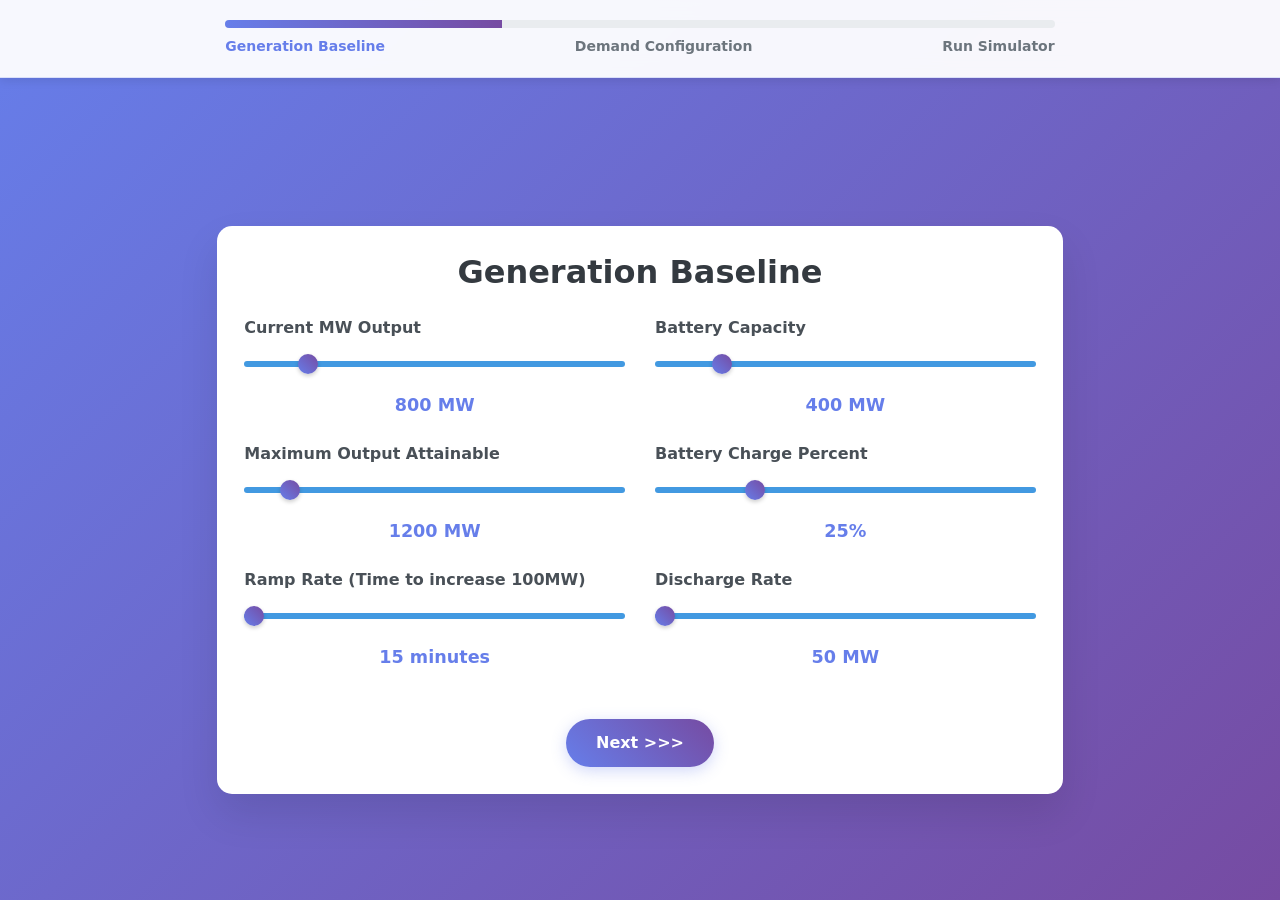
==== commit 2036968b: "updated backend and frontend with new fields and logic" ====
--- a/grid-event-simulator/website/index.html
+++ b/grid-event-simulator/website/index.html
@@ -1,349 +1,379 @@
-<!DOCTYPE html>
-<html lang="en">
-<head>
-    <meta charset="UTF-8">
-    <meta name="viewport" content="width=device-width, initial-scale=1.0">
-    <title>Grid Event Simulator</title>
-    <!-- Bootstrap CSS -->
-    <link href="https://cdn.jsdelivr.net/npm/bootstrap@5.3.0/dist/css/bootstrap.min.css" rel="stylesheet">
-    <!-- Custom CSS -->
-    <link href="app.css" rel="stylesheet">
-</head>
-<body>
-    <div class="container-fluid wizard-container">
-        <!-- Fixed Progress Indicator at Top -->
-        <div class="fixed-progress-container">
-            <div class="container-fluid">
-                <div class="row justify-content-center">
-                    <div class="col-11 col-lg-9 col-xl-8">
-                        <div class="progress-container">
-                            <div class="progress">
-                                <div class="progress-bar progress-bar-striped" role="progressbar" style="width: 33.33%" aria-valuenow="33" aria-valuemin="0" aria-valuemax="100"></div>
-                            </div>
-                            <div class="step-labels mt-2">
-                                <span class="step-label active">Generation Baseline</span>
-                                <span class="step-label">Demand Configuration</span>
-                                <span class="step-label">Run Simulator</span>
-                            </div>
-                        </div>
-                    </div>
-                </div>
-            </div>
-        </div>
-        
-        <div class="row justify-content-center align-items-center min-vh-100 wizard-content">
-            <div class="col-11 col-lg-9 col-xl-8">
-                <div class="wizard-card">
-
-                    <!-- Step 1: Generation Baseline -->
-                    <div id="step1" class="wizard-step active">
-                        <h2 class="mb-4 text-center">Generation Baseline</h2>
-                        <form id="generationForm">
-                            <div class="row">
-                                <!-- Column 1: Generation Controls -->
-                                <div class="col-md-6">
-                                    <!-- Current MW Output -->
-                                    <div class="mb-4">
-                                        <label for="currentOutput" class="form-label">Current MW Output</label>
-                                        <div class="slider-container">
-                                            <input type="range" class="form-range" id="currentOutput" 
-                                                   min="500" max="2500" step="100" value="800">
-                                            <div class="slider-value">
-                                                <span id="currentOutputValue">800</span> MW
-                                            </div>
-                                        </div>
-                                    </div>
-
-                                    <!-- Maximum Output Attainable -->
-                                    <div class="mb-4">
-                                        <label for="maxOutput" class="form-label">Maximum Output Attainable</label>
-                                        <div class="slider-container">
-                                            <input type="range" class="form-range" id="maxOutput" 
-                                                   min="1000" max="3000" step="100" value="1200">
-                                            <div class="slider-value">
-                                                <span id="maxOutputValue">1200</span> MW
-                                            </div>
-                                        </div>
-                                        <div id="maxOutputError" class="text-danger small mt-1" style="display: none;">
-                                            Maximum output must be greater than or equal to current output
-                                        </div>
-                                    </div>
-
-                                    <!-- Ramp Rate -->
-                                    <div class="mb-4">
-                                        <label for="rampRate" class="form-label">Ramp Rate (Time to increase 100MW)</label>
-                                        <div class="slider-container">
-                                            <input type="range" class="form-range" id="rampRate" 
-                                                   min="15" max="60" step="15" value="15">
-                                            <div class="slider-value">
-                                                <span id="rampRateValue">15</span> minutes
-                                            </div>
-                                        </div>
-                                    </div>
-                                </div>
-
-                                <!-- Column 2: Battery Controls -->
-                                <div class="col-md-6">
-                                    <!-- Battery Charge -->
-                                    <div class="mb-4">
-                                        <label for="batteryCharge" class="form-label">Battery Charge</label>
-                                        <div class="slider-container">
-                                            <input type="range" class="form-range" id="batteryCharge" 
-                                                   min="100" max="1000" step="50" value="100">
-                                            <div class="slider-value">
-                                                <span id="batteryChargeValue">100</span> MW
-                                            </div>
-                                        </div>
-                                    </div>
-
-                                    <!-- Discharge Rate -->
-                                    <div class="mb-4">
-                                        <label for="dischargeRate" class="form-label">Discharge Rate</label>
-                                        <div class="slider-container">
-                                            <input type="range" class="form-range" id="dischargeRate" 
-                                                   min="50" max="100" step="5" value="50">
-                                            <div class="slider-value">
-                                                <span id="dischargeRateValue">50</span> MW
-                                            </div>
-                                        </div>
-                                    </div>
-                                </div>
-                            </div>
-
-                            <!-- Next Button -->
-                            <div class="text-center mt-4">
-                                <button type="button" id="nextStep1" class="btn btn-primary">Next >>></button>
-                            </div>
-                        </form>
-                    </div>
-
-                    <!-- Step 2: Demand Configuration -->
-                    <div id="step2" class="wizard-step">
-                        <h2 class="mb-4 text-center">Demand Configuration</h2>
-                        <form id="demandForm">
-                            <div class="row">
-                                <!-- Residential Customers -->
-                                <div class="col-md-6 mb-4">
-                                    <label for="residential" class="form-label"># of Residential Customers</label>
-                                    <div class="slider-container">
-                                        <input type="range" class="form-range" id="residential" 
-                                               min="10000" max="100000" step="10000" value="20000">
-                                        <div class="slider-value">
-                                            <span id="residentialValue">20000</span> customers
-                                        </div>
-                                    </div>
-                                </div>
-
-                                <!-- Commercial Customers -->
-                                <div class="col-md-6 mb-4">
-                                    <label for="commercial" class="form-label"># of Commercial Customers</label>
-                                    <div class="slider-container">
-                                        <input type="range" class="form-range" id="commercial" 
-                                               min="1000" max="10000" step="100" value="2000">
-                                        <div class="slider-value">
-                                            <span id="commercialValue">2000</span> customers
-                                        </div>
-                                    </div>
-                                </div>
-                            </div>
-
-                            <div class="row">
-                                <!-- Temperature -->
-                                <div class="col-md-6 mb-4">
-                                    <label for="temperature" class="form-label">Current Temperature</label>
-                                    <div class="slider-container">
-                                        <input type="range" class="form-range" id="temperature" 
-                                               min="50" max="120" step="5" value="65">
-                                        <div class="slider-value">
-                                            <span id="temperatureValue">65</span>°F
-                                        </div>
-                                    </div>
-                                </div>
-                            </div>
-
-                            <!-- Navigation Buttons -->
-                            <div class="text-center mt-4">
-                                <button type="button" id="prevStep2" class="btn btn-secondary me-2"><<< Previous</button>
-                                <button type="button" id="nextStep2" class="btn btn-primary">Next >>></button>
-                            </div>
-                        </form>
-                    </div>
-
-                    <!-- Step 3: Run Simulator -->
-                    <div id="step3" class="wizard-step">
-                        <h2 class="mb-4 text-center">Run Simulator</h2>
-                        
-                        <div class="row">
-                            <!-- Left Column: Baseline Information -->
-                            <div class="col-md-4">
-                                <div class="baseline-info">
-                                    <h4 class="baseline-title mb-3">Baseline Information</h4>
-                                    
-                                    <!-- Generation Baseline -->
-                                    <div class="info-section mb-4">
-                                        <h5 class="info-section-title">Generation</h5>
-                                        <div class="info-item">
-                                            <span class="info-label">Current Output:</span>
-                                            <span class="info-value" id="displayCurrentOutput">800 MW</span>
-                                        </div>
-                                        <div class="info-item">
-                                            <span class="info-label">Maximum Output:</span>
-                                            <span class="info-value" id="displayMaxOutput">1200 MW</span>
-                                        </div>
-                                        <div class="info-item">
-                                            <span class="info-label">Ramp Rate:</span>
-                                            <span class="info-value" id="displayRampRate">15 minutes</span>
-                                        </div>
-                                    </div>
-                                    
-                                    <!-- Battery Configuration -->
-                                    <div class="info-section mb-4">
-                                        <h5 class="info-section-title">Battery</h5>
-                                        <div class="info-item">
-                                            <span class="info-label">Battery Charge:</span>
-                                            <span class="info-value" id="displayBatteryCharge">100 MW</span>
-                                        </div>
-                                        <div class="info-item">
-                                            <span class="info-label">Discharge Rate:</span>
-                                            <span class="info-value" id="displayDischargeRate">50 MW</span>
-                                        </div>
-                                    </div>
-                                    
-                                    <!-- Demand Configuration -->
-                                    <div class="info-section mb-4">
-                                        <h5 class="info-section-title">Demand</h5>
-                                        <div class="info-item">
-                                            <span class="info-label">Residential:</span>
-                                            <span class="info-value" id="displayResidential">20,000 customers</span>
-                                        </div>
-                                        <div class="info-item">
-                                            <span class="info-label">Commercial:</span>
-                                            <span class="info-value" id="displayCommercial">2,000 customers</span>
-                                        </div>
-                                        <div class="info-item">
-                                            <span class="info-label">Temperature:</span>
-                                            <span class="info-value" id="displayTemperature">65°F</span>
-                                        </div>
-                                    </div>
-                                </div>
-                            </div>
-                            
-                            <!-- Right Column: Simulation Parameters -->
-                            <div class="col-md-8">
-                                <div class="simulation-params">
-                                    <h4 class="simulation-title mb-4">Simulation Parameters</h4>
-                                    
-                                    <!-- Simulation Tabs -->
-                                    <ul class="nav nav-tabs" id="simulationTabs" role="tablist">
-                                        <li class="nav-item" role="presentation">
-                                            <button class="nav-link active" id="demand-spike-tab" data-bs-toggle="tab" 
-                                                    data-bs-target="#demand-spike" type="button" role="tab" 
-                                                    aria-controls="demand-spike" aria-selected="true">
-                                                Demand Spike
-                                            </button>
-                                        </li>
-                                        <li class="nav-item" role="presentation">
-                                            <button class="nav-link" id="output-reduction-tab" data-bs-toggle="tab" 
-                                                    data-bs-target="#output-reduction" type="button" role="tab" 
-                                                    aria-controls="output-reduction" aria-selected="false">
-                                                Output Reduction
-                                            </button>
-                                        </li>
-                                    </ul>
-                                    
-                                    <div class="tab-content" id="simulationTabContent">
-                                        <!-- Demand Spike Tab -->
-                                        <div class="tab-pane fade show active" id="demand-spike" role="tabpanel" 
-                                             aria-labelledby="demand-spike-tab">
-                                            <div class="tab-content-inner">
-                                                <!-- Demand Spike Parameters -->
-                                                <div class="parameters-section">
-                                                    <div class="row mb-3">
-                                                        <!-- Peak Temperature -->
-                                                        <div class="col-md-4 mb-2">
-                                                            <label for="peakTemperature" class="form-label small">Peak Temperature</label>
-                                                            <div class="slider-container-small">
-                                                                <input type="range" class="form-range" id="peakTemperature" 
-                                                                       min="65" max="150" step="5" value="85">
-                                                                <div class="slider-value-small">
-                                                                    <span id="peakTemperatureValue">85</span>°F
-                                                                </div>
-                                                            </div>
-                                                        </div>
-
-                                                        <!-- Time to Peak -->
-                                                        <div class="col-md-4 mb-2">
-                                                            <label for="timeToPeak" class="form-label small">Time to Peak</label>
-                                                            <div class="slider-container-small">
-                                                                <input type="range" class="form-range" id="timeToPeak" 
-                                                                       min="15" max="60" step="15" value="15">
-                                                                <div class="slider-value-small">
-                                                                    <span id="timeToPeakValue">15</span> minutes
-                                                                </div>
-                                                            </div>
-                                                        </div>
-
-                                                        <!-- Duration -->
-                                                        <div class="col-md-4 mb-2">
-                                                            <label for="duration" class="form-label small">Duration</label>
-                                                            <div class="slider-container-small">
-                                                                <input type="range" class="form-range" id="duration" 
-                                                                       min="30" max="240" step="15" value="30">
-                                                                <div class="slider-value-small">
-                                                                    <span id="durationValue">30</span>
-                                                                </div>
-                                                            </div>
-                                                        </div>
-                                                    </div>
-                                                    
-                                                </div>
-
-
-                                            </div>
-                                        </div>
-                                        
-                                        <!-- Output Reduction Tab -->
-                                        <div class="tab-pane fade" id="output-reduction" role="tabpanel" 
-                                             aria-labelledby="output-reduction-tab">
-                                            <div class="tab-content-inner">
-                                                <div class="parameters-section">
-                                                    <div class="row">
-                                                        <!-- Output Reduction Percentage -->
-                                                        <div class="col-md-5 col-lg-4">
-                                                            <label for="outputReduction" class="form-label small">Output Reduction Percentage</label>
-                                                            <div class="slider-container-small">
-                                                                <input type="range" class="form-range" id="outputReduction" 
-                                                                       min="10" max="90" step="5" value="10">
-                                                                <div class="slider-value-small">
-                                                                    <span id="outputReductionValue">10</span>%
-                                                                </div>
-                                                            </div>
-                                                        </div>
-                                                    </div>
-                                                </div>
-
-
-                                            </div>
-                                        </div>
-                                    </div>
-                                </div>
-                            </div>
-                        </div>
-                        
-                        <!-- Navigation -->
-                        <div class="text-center mt-5">
-                            <button type="button" id="prevStep3" class="btn btn-secondary me-2"><<< Previous</button>
-                            <button type="button" class="btn btn-success btn-run-simulation">Run Simulation</button>
-                        </div>
-                    </div>
-                </div>
-            </div>
-        </div>
-    </div>
-
-    <!-- Bootstrap JavaScript -->
-    <script src="https://cdn.jsdelivr.net/npm/bootstrap@5.3.0/dist/js/bootstrap.bundle.min.js"></script>
-    <!-- Custom JavaScript -->
-    <script src="app.js"></script>
-</body>
-</html>
+<!DOCTYPE html>
+<html lang="en">
+<head>
+    <meta charset="UTF-8">
+    <meta name="viewport" content="width=device-width, initial-scale=1.0">
+    <title>Grid Event Simulator</title>
+    <!-- Bootstrap CSS -->
+    <link href="https://cdn.jsdelivr.net/npm/bootstrap@5.3.0/dist/css/bootstrap.min.css" rel="stylesheet">
+    <!-- Custom CSS -->
+    <link href="app.css" rel="stylesheet">
+</head>
+<body>
+    <div class="container-fluid wizard-container">
+        <!-- Fixed Progress Indicator at Top -->
+        <div class="fixed-progress-container">
+            <div class="container-fluid">
+                <div class="row justify-content-center">
+                    <div class="col-11 col-lg-9 col-xl-8">
+                        <div class="progress-container">
+                            <div class="progress">
+                                <div class="progress-bar progress-bar-striped" role="progressbar" style="width: 33.33%" aria-valuenow="33" aria-valuemin="0" aria-valuemax="100"></div>
+                            </div>
+                            <div class="step-labels mt-2">
+                                <span class="step-label active">Generation Baseline</span>
+                                <span class="step-label">Demand Configuration</span>
+                                <span class="step-label">Run Simulator</span>
+                            </div>
+                        </div>
+                    </div>
+                </div>
+            </div>
+        </div>
+        
+        <div class="row justify-content-center align-items-center min-vh-100 wizard-content">
+            <div class="col-11 col-lg-9 col-xl-8">
+                <div class="wizard-card">
+
+                    <!-- Step 1: Generation Baseline -->
+                    <div id="step1" class="wizard-step active">
+                        <h2 class="mb-4 text-center">Generation Baseline</h2>
+                        <form id="generationForm">
+                            <div class="row">
+                                <!-- Column 1: Generation Controls -->
+                                <div class="col-md-6">
+                                    <!-- Current MW Output -->
+                                    <div class="mb-4">
+                                        <label for="currentOutput" class="form-label">Current MW Output</label>
+                                        <div class="slider-container">
+                                            <input type="range" class="form-range" id="currentOutput" 
+                                                   min="500" max="2500" step="100" value="800">
+                                            <div class="slider-value">
+                                                <span id="currentOutputValue">800</span> MW
+                                            </div>
+                                        </div>
+                                    </div>
+
+                                    <!-- Maximum Output Attainable -->
+                                    <div class="mb-4">
+                                        <label for="maxOutput" class="form-label">Maximum Output Attainable</label>
+                                        <div class="slider-container">
+                                            <input type="range" class="form-range" id="maxOutput" 
+                                                   min="1000" max="3000" step="100" value="1200">
+                                            <div class="slider-value">
+                                                <span id="maxOutputValue">1200</span> MW
+                                            </div>
+                                        </div>
+                                        <div id="maxOutputError" class="text-danger small mt-1" style="display: none;">
+                                            Maximum output must be greater than or equal to current output
+                                        </div>
+                                    </div>
+
+                                    <!-- Ramp Rate -->
+                                    <div class="mb-4">
+                                        <label for="rampRate" class="form-label">Ramp Rate (Time to increase 100MW)</label>
+                                        <div class="slider-container">
+                                            <input type="range" class="form-range" id="rampRate" 
+                                                   min="15" max="60" step="15" value="15">
+                                            <div class="slider-value">
+                                                <span id="rampRateValue">15</span> minutes
+                                            </div>
+                                        </div>
+                                    </div>
+                                </div>
+
+                                <!-- Column 2: Battery Controls -->
+                                <div class="col-md-6">
+                                    <!-- Battery Capacity -->
+                                    <div class="mb-4">
+                                        <label for="batteryCapacity" class="form-label">Battery Capacity</label>
+                                        <div class="slider-container">
+                                            <input type="range" class="form-range" id="batteryCapacity" 
+                                                   min="100" max="2000" step="100" value="400">
+                                            <div class="slider-value">
+                                                <span id="batteryCapacityValue">400</span> MW
+                                            </div>
+                                        </div>
+                                    </div>
+
+                                    <!-- Battery Charge Percent -->
+                                    <div class="mb-4">
+                                        <label for="batteryCharge" class="form-label">Battery Charge Percent</label>
+                                        <div class="slider-container">
+                                            <input type="range" class="form-range" id="batteryCharge" 
+                                                   min="0" max="100" step="5" value="25">
+                                            <div class="slider-value">
+                                                <span id="batteryChargeValue">25</span>%
+                                            </div>
+                                        </div>
+                                    </div>
+
+                                    <!-- Discharge Rate -->
+                                    <div class="mb-4">
+                                        <label for="dischargeRate" class="form-label">Discharge Rate</label>
+                                        <div class="slider-container">
+                                            <input type="range" class="form-range" id="dischargeRate" 
+                                                   min="50" max="100" step="5" value="50">
+                                            <div class="slider-value">
+                                                <span id="dischargeRateValue">50</span> MW
+                                            </div>
+                                        </div>
+                                    </div>
+                                </div>
+                            </div>
+
+                            <!-- Next Button -->
+                            <div class="text-center mt-4">
+                                <button type="button" id="nextStep1" class="btn btn-primary">Next >>></button>
+                            </div>
+                        </form>
+                    </div>
+
+                    <!-- Step 2: Demand Configuration -->
+                    <div id="step2" class="wizard-step">
+                        <h2 class="mb-4 text-center">Demand Configuration</h2>
+                        <form id="demandForm">
+                            <div class="row">
+                                <!-- Residential Customers -->
+                                <div class="col-md-6 mb-4">
+                                    <label for="residential" class="form-label"># of Residential Customers</label>
+                                    <div class="slider-container">
+                                        <input type="range" class="form-range" id="residential" 
+                                               min="10000" max="100000" step="10000" value="20000">
+                                        <div class="slider-value">
+                                            <span id="residentialValue">20000</span> customers
+                                        </div>
+                                    </div>
+                                </div>
+
+                                <!-- Commercial Customers -->
+                                <div class="col-md-6 mb-4">
+                                    <label for="commercial" class="form-label"># of Commercial Customers</label>
+                                    <div class="slider-container">
+                                        <input type="range" class="form-range" id="commercial" 
+                                               min="1000" max="10000" step="100" value="2000">
+                                        <div class="slider-value">
+                                            <span id="commercialValue">2000</span> customers
+                                        </div>
+                                    </div>
+                                </div>
+                            </div>
+
+                            <div class="row">
+                                <!-- Temperature -->
+                                <div class="col-md-6 mb-4">
+                                    <label for="temperature" class="form-label">Current Temperature</label>
+                                    <div class="slider-container">
+                                        <input type="range" class="form-range" id="temperature" 
+                                               min="50" max="120" step="5" value="65">
+                                        <div class="slider-value">
+                                            <span id="temperatureValue">65</span>°F
+                                        </div>
+                                    </div>
+                                </div>
+                            </div>
+
+                            <!-- Navigation Buttons -->
+                            <div class="text-center mt-4">
+                                <button type="button" id="prevStep2" class="btn btn-secondary me-2"><<< Previous</button>
+                                <button type="button" id="nextStep2" class="btn btn-primary">Next >>></button>
+                            </div>
+                        </form>
+                    </div>
+
+                    <!-- Step 3: Run Simulator -->
+                    <div id="step3" class="wizard-step">
+                        <h2 class="mb-4 text-center">Run Simulator</h2>
+                        
+                        <div class="row">
+                            <!-- Left Column: Baseline Information -->
+                            <div class="col-md-4">
+                                <div class="baseline-info">
+                                    <h4 class="baseline-title mb-3">Baseline Information</h4>
+                                    
+                                    <!-- Generation Baseline -->
+                                    <div class="info-section mb-4">
+                                        <h5 class="info-section-title">Generation</h5>
+                                        <div class="info-item">
+                                            <span class="info-label">Current Output:</span>
+                                            <span class="info-value" id="displayCurrentOutput">800 MW</span>
+                                        </div>
+                                        <div class="info-item">
+                                            <span class="info-label">Maximum Output:</span>
+                                            <span class="info-value" id="displayMaxOutput">1200 MW</span>
+                                        </div>
+                                        <div class="info-item">
+                                            <span class="info-label">Ramp Rate:</span>
+                                            <span class="info-value" id="displayRampRate">15 minutes</span>
+                                        </div>
+                                    </div>
+                                    
+                                    <!-- Battery Configuration -->
+                                    <div class="info-section mb-4">
+                                        <h5 class="info-section-title">Battery</h5>
+                                        <div class="info-item">
+                                            <span class="info-label">Battery Capacity:</span>
+                                            <span class="info-value" id="displayBatteryCapacity">400 MW</span>
+                                        </div>
+                                        <div class="info-item">
+                                            <span class="info-label">Battery Charge:</span>
+                                            <span class="info-value" id="displayBatteryCharge">25%</span>
+                                        </div>
+                                        <div class="info-item">
+                                            <span class="info-label">Discharge Rate:</span>
+                                            <span class="info-value" id="displayDischargeRate">50 MW</span>
+                                        </div>
+                                    </div>
+                                    
+                                    <!-- Demand Configuration -->
+                                    <div class="info-section mb-4">
+                                        <h5 class="info-section-title">Demand</h5>
+                                        <div class="info-item">
+                                            <span class="info-label">Residential:</span>
+                                            <span class="info-value" id="displayResidential">20,000 customers</span>
+                                        </div>
+                                        <div class="info-item">
+                                            <span class="info-label">Commercial:</span>
+                                            <span class="info-value" id="displayCommercial">2,000 customers</span>
+                                        </div>
+                                        <div class="info-item">
+                                            <span class="info-label">Temperature:</span>
+                                            <span class="info-value" id="displayTemperature">65°F</span>
+                                        </div>
+                                    </div>
+                                </div>
+                            </div>
+                            
+                            <!-- Right Column: Simulation Parameters -->
+                            <div class="col-md-8">
+                                <div class="simulation-params">
+                                    <h4 class="simulation-title mb-4">Simulation Parameters</h4>
+                                    
+                                    <!-- Simulation Tabs -->
+                                    <ul class="nav nav-tabs" id="simulationTabs" role="tablist">
+                                        <li class="nav-item" role="presentation">
+                                            <button class="nav-link active" id="demand-spike-tab" data-bs-toggle="tab" 
+                                                    data-bs-target="#demand-spike" type="button" role="tab" 
+                                                    aria-controls="demand-spike" aria-selected="true">
+                                                Demand Spike
+                                            </button>
+                                        </li>
+                                        <li class="nav-item" role="presentation">
+                                            <button class="nav-link" id="output-reduction-tab" data-bs-toggle="tab" 
+                                                    data-bs-target="#output-reduction" type="button" role="tab" 
+                                                    aria-controls="output-reduction" aria-selected="false">
+                                                Output Reduction
+                                            </button>
+                                        </li>
+                                    </ul>
+                                    
+                                    <div class="tab-content" id="simulationTabContent">
+                                        <!-- Demand Spike Tab -->
+                                        <div class="tab-pane fade show active" id="demand-spike" role="tabpanel" 
+                                             aria-labelledby="demand-spike-tab">
+                                            <div class="tab-content-inner">
+                                                <!-- Demand Spike Parameters -->
+                                                <div class="parameters-section">
+                                                    <div class="row mb-3">
+                                                        <!-- Peak Temperature -->
+                                                        <div class="col-md-4 mb-2">
+                                                            <label for="peakTemperature" class="form-label small">Peak Temperature</label>
+                                                            <div class="slider-container-small">
+                                                                <input type="range" class="form-range" id="peakTemperature" 
+                                                                       min="65" max="150" step="5" value="85">
+                                                                <div class="slider-value-small">
+                                                                    <span id="peakTemperatureValue">85</span>°F
+                                                                </div>
+                                                            </div>
+                                                        </div>
+
+                                                        <!-- Time to Peak -->
+                                                        <div class="col-md-4 mb-2">
+                                                            <label for="timeToPeak" class="form-label small">Time to Peak</label>
+                                                            <div class="slider-container-small">
+                                                                <input type="range" class="form-range" id="timeToPeak" 
+                                                                       min="15" max="60" step="15" value="15">
+                                                                <div class="slider-value-small">
+                                                                    <span id="timeToPeakValue">15</span> minutes
+                                                                </div>
+                                                            </div>
+                                                        </div>
+
+                                                        <!-- Duration -->
+                                                        <div class="col-md-4 mb-2">
+                                                            <label for="duration" class="form-label small">Duration</label>
+                                                            <div class="slider-container-small">
+                                                                <input type="range" class="form-range" id="duration" 
+                                                                       min="30" max="240" step="15" value="30">
+                                                                <div class="slider-value-small">
+                                                                    <span id="durationValue">30</span>
+                                                                </div>
+                                                            </div>
+                                                        </div>
+                                                    </div>
+                                                    
+                                                </div>
+
+
+                                            </div>
+                                        </div>
+                                        
+                                        <!-- Output Reduction Tab -->
+                                        <div class="tab-pane fade" id="output-reduction" role="tabpanel" 
+                                             aria-labelledby="output-reduction-tab">
+                                            <div class="tab-content-inner">
+                                                <div class="parameters-section">
+                                                    <div class="row">
+                                                        <!-- Output Reduction Percentage -->
+                                                        <div class="col-md-5 col-lg-4">
+                                                            <label for="outputReduction" class="form-label small">Output Reduction Percentage</label>
+                                                            <div class="slider-container-small">
+                                                                <input type="range" class="form-range" id="outputReduction" 
+                                                                       min="10" max="90" step="5" value="10">
+                                                                <div class="slider-value-small">
+                                                                    <span id="outputReductionValue">10</span>%
+                                                                </div>
+                                                            </div>
+                                                        </div>
+                                                    </div>
+                                                </div>
+
+
+                                            </div>
+                                        </div>
+                                    </div>
+                                </div>
+                            </div>
+                        </div>
+                        
+                        <!-- Busy Indicator and Results -->
+                        <div class="text-center mt-4" id="simulationStatus">
+                            <!-- Busy indicator (hidden by default) -->
+                            <div id="busyIndicator" class="d-none">
+                                <div class="spinner-border text-primary" role="status">
+                                    <span class="visually-hidden">Loading...</span>
+                                </div>
+                                <p class="mt-2 text-muted">Running simulation...</p>
+                            </div>
+                            
+                            <!-- View Results button (hidden by default) -->
+                            <button type="button" id="viewResultsBtn" class="btn btn-primary d-none">View Results</button>
+                        </div>
+                        
+                        <!-- Navigation -->
+                        <div class="text-center mt-4">
+                            <button type="button" id="prevStep3" class="btn btn-secondary me-2"><<< Previous</button>
+                            <button type="button" class="btn btn-success btn-run-simulation">Run Simulation</button>
+                        </div>
+                    </div>
+                </div>
+            </div>
+        </div>
+    </div>
+
+    <!-- Bootstrap JavaScript -->
+    <script src="https://cdn.jsdelivr.net/npm/bootstrap@5.3.0/dist/js/bootstrap.bundle.min.js"></script>
+    <!-- Custom JavaScript -->
+    <script src="app.js"></script>
+</body>
+</html>
--- a/grid-event-simulator/website/app.css
+++ b/grid-event-simulator/website/app.css
@@ -1,514 +1,539 @@
-/* Wizard Container Styles */
-.wizard-container {
-    min-height: 100vh;
-    background: linear-gradient(135deg, #667eea 0%, #764ba2 100%);
-    padding: 0;
-}
-
-.wizard-content {
-    padding-top: 135px; /* Space for fixed progress bar + 15px margin */
-    padding-bottom: 15px; /* 15px bottom margin */
-    min-height: auto;
-}
-
-.wizard-card {
-    background: white;
-    border-radius: 15px;
-    box-shadow: 0 20px 40px rgba(0, 0, 0, 0.1);
-    padding: 27px;
-    height: auto;
-    min-height: fit-content;
-}
-
-/* Column Spacing for Generation Baseline and Demand Configuration */
-#step1 .col-md-6,
-#step2 .col-md-6 {
-    padding-left: 15px;
-    padding-right: 15px;
-}
-
-#step1 .row,
-#step2 .row {
-    margin-left: -15px;
-    margin-right: -15px;
-}
-
-/* Fixed Progress Indicator Styles */
-.fixed-progress-container {
-    position: fixed;
-    top: 0;
-    left: 0;
-    right: 0;
-    z-index: 1000;
-    background: rgba(255, 255, 255, 0.95);
-    backdrop-filter: blur(10px);
-    padding: 20px 0;
-    box-shadow: 0 2px 10px rgba(0, 0, 0, 0.1);
-    border-bottom: 1px solid rgba(102, 126, 234, 0.2);
-}
-
-/* Progress Indicator Styles */
-.progress-container {
-    margin-bottom: 0;
-}
-
-.progress {
-    height: 8px;
-    border-radius: 4px;
-    background-color: #e9ecef;
-}
-
-.progress-bar {
-    background: linear-gradient(90deg, #667eea 0%, #764ba2 100%);
-    transition: width 0.3s ease;
-}
-
-.step-labels {
-    display: flex;
-    justify-content: space-between;
-    font-size: 0.875rem;
-    font-weight: 600;
-}
-
-.step-label {
-    color: #6c757d;
-    transition: color 0.3s ease;
-}
-
-.step-label.active {
-    color: #667eea;
-}
-
-/* Wizard Step Styles */
-.wizard-step {
-    display: none;
-    animation: fadeIn 0.3s ease-in;
-}
-
-.wizard-step.active {
-    display: block;
-}
-
-@keyframes fadeIn {
-    from {
-        opacity: 0;
-        transform: translateY(20px);
-    }
-    to {
-        opacity: 1;
-        transform: translateY(0);
-    }
-}
-
-/* Form Styles */
-.form-label {
-    font-weight: 600;
-    color: #495057;
-    margin-bottom: 0.75rem;
-}
-
-/* Slider Styles */
-.slider-container {
-    position: relative;
-    margin-bottom: 1rem;
-}
-
-.form-range {
-    width: 100%;
-    margin-bottom: 0.5rem;
-    cursor: pointer;
-    -webkit-appearance: none;
-    appearance: none;
-    background: transparent;
-    outline: none;
-}
-
-.form-range::-webkit-slider-thumb {
-    background: linear-gradient(45deg, #667eea, #764ba2) !important;
-    border: none;
-    border-radius: 50%;
-    width: 20px;
-    height: 20px;
-    cursor: pointer;
-    box-shadow: 0 2px 4px rgba(0, 0, 0, 0.2);
-    -webkit-appearance: none;
-    appearance: none;
-    margin-top: -7px; /* Centers the thumb on the track */
-}
-
-.form-range::-moz-range-thumb {
-    background: linear-gradient(45deg, #667eea, #764ba2) !important;
-    border: none;
-    border-radius: 50%;
-    width: 20px;
-    height: 20px;
-    cursor: pointer;
-    box-shadow: 0 2px 4px rgba(0, 0, 0, 0.2);
-    -moz-appearance: none;
-    appearance: none;
-}
-
-.form-range::-webkit-slider-track {
-    background: #4299e1 !important;
-    background-color: #4299e1 !important;
-    height: 6px;
-    border-radius: 3px;
-    -webkit-appearance: none;
-    appearance: none;
-    border: none;
-    outline: none;
-}
-
-.form-range::-webkit-slider-runnable-track {
-    background: #4299e1 !important;
-    background-color: #4299e1 !important;
-    height: 6px;
-    border-radius: 3px;
-    -webkit-appearance: none;
-    appearance: none;
-    border: none;
-    outline: none;
-}
-
-.form-range::-moz-range-track {
-    background: #4299e1 !important;
-    background-color: #4299e1 !important;
-    height: 6px;
-    border-radius: 3px;
-    border: none;
-    outline: none;
-    -moz-appearance: none;
-    appearance: none;
-}
-
-.form-range::-ms-track {
-    background: #4299e1 !important;
-    background-color: #4299e1 !important;
-    height: 6px;
-    border-radius: 3px;
-    border: none;
-    outline: none;
-}
-
-.slider-value {
-    text-align: center;
-    font-weight: 600;
-    color: #667eea;
-    font-size: 1.1rem;
-    margin-top: 0.5rem;
-}
-
-/* Button Styles */
-.btn-primary {
-    background: linear-gradient(45deg, #667eea, #764ba2);
-    border: none;
-    padding: 12px 30px;
-    font-weight: 600;
-    border-radius: 25px;
-    transition: all 0.3s ease;
-    box-shadow: 0 4px 15px rgba(102, 126, 234, 0.3);
-}
-
-.btn-primary:hover {
-    transform: translateY(-2px);
-    box-shadow: 0 6px 20px rgba(102, 126, 234, 0.4);
-}
-
-.btn-secondary {
-    background: #6c757d;
-    border: none;
-    padding: 12px 30px;
-    font-weight: 600;
-    border-radius: 25px;
-    transition: all 0.3s ease;
-}
-
-.btn-secondary:hover {
-    background: #5a6268;
-    transform: translateY(-2px);
-}
-
-.btn-success {
-    background: linear-gradient(45deg, #28a745, #20c997);
-    border: none;
-    padding: 12px 30px;
-    font-weight: 600;
-    border-radius: 25px;
-    transition: all 0.3s ease;
-    box-shadow: 0 4px 15px rgba(40, 167, 69, 0.3);
-}
-
-.btn-success:hover {
-    transform: translateY(-2px);
-    box-shadow: 0 6px 20px rgba(40, 167, 69, 0.4);
-}
-
-/* Responsive Design */
-@media (max-width: 768px) {
-    .wizard-content {
-        padding-top: 155px; /* Extra space for mobile progress bar + 15px margin */
-        padding-bottom: 15px;
-        min-height: calc(100vh - 170px);
-    }
-    
-    .wizard-card {
-        padding: 20px;
-        margin: 10px;
-        height: auto;
-        min-height: fit-content;
-    }
-    
-    .fixed-progress-container {
-        padding: 15px 0;
-    }
-    
-    .step-labels {
-        font-size: 0.75rem;
-    }
-    
-    .btn {
-        width: 100%;
-        margin-bottom: 10px;
-    }
-    
-    .btn:not(:last-child) {
-        margin-right: 0 !important;
-    }
-}
-
-@media (max-width: 576px) {
-    .step-labels {
-        font-size: 0.7rem;
-    }
-    
-    .progress-container {
-        padding: 0 10px;
-    }
-}
-
-/* Error Message Styles */
-.text-danger {
-    font-size: 0.875rem;
-    margin-top: 0.25rem;
-}
-
-/* Step Title Styles */
-h2 {
-    color: #343a40;
-    font-weight: 700;
-    margin-bottom: 1rem;
-}
-
-/* Subsection Styles */
-.subsection {
-    background: #f8f9fa;
-    border-radius: 10px;
-    padding: 25px;
-    border-left: 4px solid #667eea;
-    box-shadow: 0 2px 8px rgba(0, 0, 0, 0.05);
-    transition: all 0.3s ease;
-}
-
-.subsection:hover {
-    box-shadow: 0 4px 15px rgba(0, 0, 0, 0.1);
-}
-
-.subsection-title {
-    color: #495057;
-    font-weight: 600;
-    font-size: 1.25rem;
-    margin-bottom: 1.5rem;
-    display: flex;
-    align-items: center;
-}
-
-.subsection-title::before {
-    content: '';
-    width: 8px;
-    height: 8px;
-    background: linear-gradient(45deg, #667eea, #764ba2);
-    border-radius: 50%;
-    margin-right: 12px;
-    display: inline-block;
-}
-
-/* Simulator Styles */
-.baseline-info {
-    background: #f8f9fa;
-    border-radius: 12px;
-    padding: 15px;
-    border: 1px solid #e9ecef;
-    height: fit-content;
-    box-shadow: 0 2px 10px rgba(0, 0, 0, 0.05);
-    display: flex;
-    flex-direction: column;
-}
-
-.baseline-info .text-center {
-    margin-top: auto;
-    padding-top: 0.5rem;
-}
-
-.baseline-title {
-    color: #343a40;
-    font-weight: 600;
-    font-size: 1.2rem;
-    margin-bottom: 1rem;
-    text-align: center;
-    border-bottom: 2px solid #667eea;
-    padding-bottom: 0.5rem;
-}
-
-.info-section {
-    margin-bottom: 1rem;
-}
-
-.info-section-title {
-    color: #495057;
-    font-weight: 600;
-    font-size: 1rem;
-    margin-bottom: 0.75rem;
-    text-transform: uppercase;
-    letter-spacing: 0.5px;
-    font-size: 0.9rem;
-}
-
-.info-item {
-    display: flex;
-    justify-content: space-between;
-    align-items: center;
-    padding: 0.5rem 0;
-    border-bottom: 1px solid #e9ecef;
-}
-
-.info-item:last-child {
-    border-bottom: none;
-}
-
-.info-label {
-    color: #6c757d;
-    font-weight: 500;
-    font-size: 0.9rem;
-}
-
-.info-value {
-    color: #495057;
-    font-weight: 600;
-    font-size: 0.9rem;
-}
-
-.simulation-params {
-    background: white;
-    border-radius: 12px;
-    padding: 15px;
-    border: 1px solid #e9ecef;
-    box-shadow: 0 2px 10px rgba(0, 0, 0, 0.05);
-}
-
-.simulation-title {
-    color: #343a40;
-    font-weight: 600;
-    font-size: 1.2rem;
-    margin-bottom: 1rem;
-}
-
-/* Tab Styles */
-.nav-tabs {
-    border-bottom: 2px solid #e9ecef;
-    margin-bottom: 1rem;
-}
-
-.nav-tabs .nav-link {
-    color: #6c757d;
-    font-weight: 500;
-    border: none;
-    border-bottom: 3px solid transparent;
-    padding: 0.75rem 1.5rem;
-    transition: all 0.3s ease;
-}
-
-.nav-tabs .nav-link:hover {
-    color: #667eea;
-    border-color: transparent;
-    background: none;
-}
-
-.nav-tabs .nav-link.active {
-    color: #667eea;
-    background: none;
-    border-color: #667eea;
-    font-weight: 600;
-}
-
-.tab-content-inner {
-    padding: 0;
-    height: auto;
-    min-height: 150px;
-    display: flex;
-    flex-direction: column;
-}
-
-/* Parameters Section - Top 40% */
-.parameters-section {
-    flex: 0 0 40%;
-    height: 120px;
-}
-
-/* Smaller slider styling for parameters */
-.slider-container-small {
-    position: relative;
-    margin-bottom: 0.5rem;
-}
-
-.slider-value-small {
-    text-align: center;
-    font-weight: 600;
-    color: #667eea;
-    font-size: 0.9rem;
-    margin-top: 0.25rem;
-}
-
-.form-label.small {
-    font-size: 0.85rem;
-    margin-bottom: 0.5rem;
-}
-
-
-
-/* Run Simulation Button */
-.btn-run-simulation {
-    background: linear-gradient(45deg, #28a745, #20c997);
-    border: none;
-    padding: 12px 40px;
-    font-weight: 600;
-    border-radius: 25px;
-    font-size: 1.1rem;
-    transition: all 0.3s ease;
-    box-shadow: 0 4px 15px rgba(40, 167, 69, 0.3);
-    text-transform: uppercase;
-    letter-spacing: 0.5px;
-}
-
-.btn-run-simulation:hover {
-    background: linear-gradient(45deg, #218838, #1e7e34);
-    transform: translateY(-2px);
-    box-shadow: 0 6px 20px rgba(40, 167, 69, 0.4);
-}
-
-/* Responsive adjustments for simulator */
-@media (max-width: 768px) {
-    .baseline-info {
-        margin-bottom: 2rem;
-    }
-    
-    .info-item {
-        flex-direction: column;
-        align-items: flex-start;
-        gap: 0.25rem;
-    }
-    
-    .tab-content-inner {
-        padding: 0.5rem 0.25rem;
-        min-height: 100px;
-    }
-}
+/* Wizard Container Styles */
+.wizard-container {
+    min-height: 100vh;
+    background: linear-gradient(135deg, #667eea 0%, #764ba2 100%);
+    padding: 0;
+}
+
+.wizard-content {
+    padding-top: 135px; /* Space for fixed progress bar + 15px margin */
+    padding-bottom: 15px; /* 15px bottom margin */
+    min-height: auto;
+}
+
+.wizard-card {
+    background: white;
+    border-radius: 15px;
+    box-shadow: 0 20px 40px rgba(0, 0, 0, 0.1);
+    padding: 27px;
+    height: auto;
+    min-height: fit-content;
+}
+
+/* Column Spacing for Generation Baseline and Demand Configuration */
+#step1 .col-md-6,
+#step2 .col-md-6 {
+    padding-left: 15px;
+    padding-right: 15px;
+}
+
+#step1 .row,
+#step2 .row {
+    margin-left: -15px;
+    margin-right: -15px;
+}
+
+/* Fixed Progress Indicator Styles */
+.fixed-progress-container {
+    position: fixed;
+    top: 0;
+    left: 0;
+    right: 0;
+    z-index: 1000;
+    background: rgba(255, 255, 255, 0.95);
+    backdrop-filter: blur(10px);
+    padding: 20px 0;
+    box-shadow: 0 2px 10px rgba(0, 0, 0, 0.1);
+    border-bottom: 1px solid rgba(102, 126, 234, 0.2);
+}
+
+/* Progress Indicator Styles */
+.progress-container {
+    margin-bottom: 0;
+}
+
+.progress {
+    height: 8px;
+    border-radius: 4px;
+    background-color: #e9ecef;
+}
+
+.progress-bar {
+    background: linear-gradient(90deg, #667eea 0%, #764ba2 100%);
+    transition: width 0.3s ease;
+}
+
+.step-labels {
+    display: flex;
+    justify-content: space-between;
+    font-size: 0.875rem;
+    font-weight: 600;
+}
+
+.step-label {
+    color: #6c757d;
+    transition: color 0.3s ease;
+}
+
+.step-label.active {
+    color: #667eea;
+}
+
+/* Wizard Step Styles */
+.wizard-step {
+    display: none;
+    animation: fadeIn 0.3s ease-in;
+}
+
+.wizard-step.active {
+    display: block;
+}
+
+@keyframes fadeIn {
+    from {
+        opacity: 0;
+        transform: translateY(20px);
+    }
+    to {
+        opacity: 1;
+        transform: translateY(0);
+    }
+}
+
+/* Form Styles */
+.form-label {
+    font-weight: 600;
+    color: #495057;
+    margin-bottom: 0.75rem;
+}
+
+/* Slider Styles */
+.slider-container {
+    position: relative;
+    margin-bottom: 1rem;
+}
+
+.form-range {
+    width: 100%;
+    margin-bottom: 0.5rem;
+    cursor: pointer;
+    -webkit-appearance: none;
+    appearance: none;
+    background: transparent;
+    outline: none;
+}
+
+.form-range::-webkit-slider-thumb {
+    background: linear-gradient(45deg, #667eea, #764ba2) !important;
+    border: none;
+    border-radius: 50%;
+    width: 20px;
+    height: 20px;
+    cursor: pointer;
+    box-shadow: 0 2px 4px rgba(0, 0, 0, 0.2);
+    -webkit-appearance: none;
+    appearance: none;
+    margin-top: -7px; /* Centers the thumb on the track */
+}
+
+.form-range::-moz-range-thumb {
+    background: linear-gradient(45deg, #667eea, #764ba2) !important;
+    border: none;
+    border-radius: 50%;
+    width: 20px;
+    height: 20px;
+    cursor: pointer;
+    box-shadow: 0 2px 4px rgba(0, 0, 0, 0.2);
+    -moz-appearance: none;
+    appearance: none;
+}
+
+.form-range::-webkit-slider-track {
+    background: #4299e1 !important;
+    background-color: #4299e1 !important;
+    height: 6px;
+    border-radius: 3px;
+    -webkit-appearance: none;
+    appearance: none;
+    border: none;
+    outline: none;
+}
+
+.form-range::-webkit-slider-runnable-track {
+    background: #4299e1 !important;
+    background-color: #4299e1 !important;
+    height: 6px;
+    border-radius: 3px;
+    -webkit-appearance: none;
+    appearance: none;
+    border: none;
+    outline: none;
+}
+
+.form-range::-moz-range-track {
+    background: #4299e1 !important;
+    background-color: #4299e1 !important;
+    height: 6px;
+    border-radius: 3px;
+    border: none;
+    outline: none;
+    -moz-appearance: none;
+    appearance: none;
+}
+
+.form-range::-ms-track {
+    background: #4299e1 !important;
+    background-color: #4299e1 !important;
+    height: 6px;
+    border-radius: 3px;
+    border: none;
+    outline: none;
+}
+
+.slider-value {
+    text-align: center;
+    font-weight: 600;
+    color: #667eea;
+    font-size: 1.1rem;
+    margin-top: 0.5rem;
+}
+
+/* Button Styles */
+.btn-primary {
+    background: linear-gradient(45deg, #667eea, #764ba2);
+    border: none;
+    padding: 12px 30px;
+    font-weight: 600;
+    border-radius: 25px;
+    transition: all 0.3s ease;
+    box-shadow: 0 4px 15px rgba(102, 126, 234, 0.3);
+}
+
+.btn-primary:hover {
+    transform: translateY(-2px);
+    box-shadow: 0 6px 20px rgba(102, 126, 234, 0.4);
+}
+
+.btn-secondary {
+    background: #6c757d;
+    border: none;
+    padding: 12px 30px;
+    font-weight: 600;
+    border-radius: 25px;
+    transition: all 0.3s ease;
+}
+
+.btn-secondary:hover {
+    background: #5a6268;
+    transform: translateY(-2px);
+}
+
+.btn-success {
+    background: linear-gradient(45deg, #28a745, #20c997);
+    border: none;
+    padding: 12px 30px;
+    font-weight: 600;
+    border-radius: 25px;
+    transition: all 0.3s ease;
+    box-shadow: 0 4px 15px rgba(40, 167, 69, 0.3);
+}
+
+.btn-success:hover {
+    transform: translateY(-2px);
+    box-shadow: 0 6px 20px rgba(40, 167, 69, 0.4);
+}
+
+/* Responsive Design */
+@media (max-width: 768px) {
+    .wizard-content {
+        padding-top: 155px; /* Extra space for mobile progress bar + 15px margin */
+        padding-bottom: 15px;
+        min-height: calc(100vh - 170px);
+    }
+    
+    .wizard-card {
+        padding: 20px;
+        margin: 10px;
+        height: auto;
+        min-height: fit-content;
+    }
+    
+    .fixed-progress-container {
+        padding: 15px 0;
+    }
+    
+    .step-labels {
+        font-size: 0.75rem;
+    }
+    
+    .btn {
+        width: 100%;
+        margin-bottom: 10px;
+    }
+    
+    .btn:not(:last-child) {
+        margin-right: 0 !important;
+    }
+}
+
+@media (max-width: 576px) {
+    .step-labels {
+        font-size: 0.7rem;
+    }
+    
+    .progress-container {
+        padding: 0 10px;
+    }
+}
+
+/* Error Message Styles */
+.text-danger {
+    font-size: 0.875rem;
+    margin-top: 0.25rem;
+}
+
+/* Step Title Styles */
+h2 {
+    color: #343a40;
+    font-weight: 700;
+    margin-bottom: 1rem;
+}
+
+/* Subsection Styles */
+.subsection {
+    background: #f8f9fa;
+    border-radius: 10px;
+    padding: 25px;
+    border-left: 4px solid #667eea;
+    box-shadow: 0 2px 8px rgba(0, 0, 0, 0.05);
+    transition: all 0.3s ease;
+}
+
+.subsection:hover {
+    box-shadow: 0 4px 15px rgba(0, 0, 0, 0.1);
+}
+
+.subsection-title {
+    color: #495057;
+    font-weight: 600;
+    font-size: 1.25rem;
+    margin-bottom: 1.5rem;
+    display: flex;
+    align-items: center;
+}
+
+.subsection-title::before {
+    content: '';
+    width: 8px;
+    height: 8px;
+    background: linear-gradient(45deg, #667eea, #764ba2);
+    border-radius: 50%;
+    margin-right: 12px;
+    display: inline-block;
+}
+
+/* Simulator Styles */
+.baseline-info {
+    background: #f8f9fa;
+    border-radius: 12px;
+    padding: 15px;
+    border: 1px solid #e9ecef;
+    height: fit-content;
+    box-shadow: 0 2px 10px rgba(0, 0, 0, 0.05);
+    display: flex;
+    flex-direction: column;
+}
+
+.baseline-info .text-center {
+    margin-top: auto;
+    padding-top: 0.5rem;
+}
+
+.baseline-title {
+    color: #343a40;
+    font-weight: 600;
+    font-size: 1.2rem;
+    margin-bottom: 1rem;
+    text-align: center;
+    border-bottom: 2px solid #667eea;
+    padding-bottom: 0.5rem;
+}
+
+.info-section {
+    margin-bottom: 1rem;
+}
+
+.info-section-title {
+    color: #495057;
+    font-weight: 600;
+    font-size: 1rem;
+    margin-bottom: 0.75rem;
+    text-transform: uppercase;
+    letter-spacing: 0.5px;
+    font-size: 0.9rem;
+}
+
+.info-item {
+    display: flex;
+    justify-content: space-between;
+    align-items: center;
+    padding: 0.5rem 0;
+    border-bottom: 1px solid #e9ecef;
+}
+
+.info-item:last-child {
+    border-bottom: none;
+}
+
+.info-label {
+    color: #6c757d;
+    font-weight: 500;
+    font-size: 0.9rem;
+}
+
+.info-value {
+    color: #495057;
+    font-weight: 600;
+    font-size: 0.9rem;
+}
+
+.simulation-params {
+    background: white;
+    border-radius: 12px;
+    padding: 15px;
+    border: 1px solid #e9ecef;
+    box-shadow: 0 2px 10px rgba(0, 0, 0, 0.05);
+}
+
+.simulation-title {
+    color: #343a40;
+    font-weight: 600;
+    font-size: 1.2rem;
+    margin-bottom: 1rem;
+}
+
+/* Tab Styles */
+.nav-tabs {
+    border-bottom: 2px solid #e9ecef;
+    margin-bottom: 1rem;
+}
+
+.nav-tabs .nav-link {
+    color: #6c757d;
+    font-weight: 500;
+    border: none;
+    border-bottom: 3px solid transparent;
+    padding: 0.75rem 1.5rem;
+    transition: all 0.3s ease;
+}
+
+.nav-tabs .nav-link:hover {
+    color: #667eea;
+    border-color: transparent;
+    background: none;
+}
+
+.nav-tabs .nav-link.active {
+    color: #667eea;
+    background: none;
+    border-color: #667eea;
+    font-weight: 600;
+}
+
+.tab-content-inner {
+    padding: 0;
+    height: auto;
+    min-height: 150px;
+    display: flex;
+    flex-direction: column;
+}
+
+/* Parameters Section - Top 40% */
+.parameters-section {
+    flex: 0 0 40%;
+    height: 120px;
+}
+
+/* Smaller slider styling for parameters */
+.slider-container-small {
+    position: relative;
+    margin-bottom: 0.5rem;
+}
+
+.slider-value-small {
+    text-align: center;
+    font-weight: 600;
+    color: #667eea;
+    font-size: 0.9rem;
+    margin-top: 0.25rem;
+}
+
+.form-label.small {
+    font-size: 0.85rem;
+    margin-bottom: 0.5rem;
+}
+
+
+
+/* Run Simulation Button */
+.btn-run-simulation {
+    background: linear-gradient(45deg, #28a745, #20c997);
+    border: none;
+    padding: 12px 40px;
+    font-weight: 600;
+    border-radius: 25px;
+    font-size: 1.1rem;
+    transition: all 0.3s ease;
+    box-shadow: 0 4px 15px rgba(40, 167, 69, 0.3);
+    text-transform: uppercase;
+    letter-spacing: 0.5px;
+}
+
+.btn-run-simulation:hover {
+    background: linear-gradient(45deg, #218838, #1e7e34);
+    transform: translateY(-2px);
+    box-shadow: 0 6px 20px rgba(40, 167, 69, 0.4);
+}
+
+/* Responsive adjustments for simulator */
+@media (max-width: 768px) {
+    .baseline-info {
+        margin-bottom: 2rem;
+    }
+    
+    .info-item {
+        flex-direction: column;
+        align-items: flex-start;
+        gap: 0.25rem;
+    }
+    
+    .tab-content-inner {
+        padding: 0.5rem 0.25rem;
+        min-height: 100px;
+    }
+}
+
+/* Simulation Status Styles */
+#simulationStatus {
+    min-height: 60px;
+    display: flex;
+    align-items: center;
+    justify-content: center;
+}
+
+#busyIndicator {
+    display: flex;
+    flex-direction: column;
+    align-items: center;
+    gap: 0.5rem;
+}
+
+#busyIndicator .spinner-border {
+    width: 2rem;
+    height: 2rem;
+}
+
+#viewResultsBtn {
+    padding: 0.5rem 1.5rem;
+    font-weight: 600;
+}
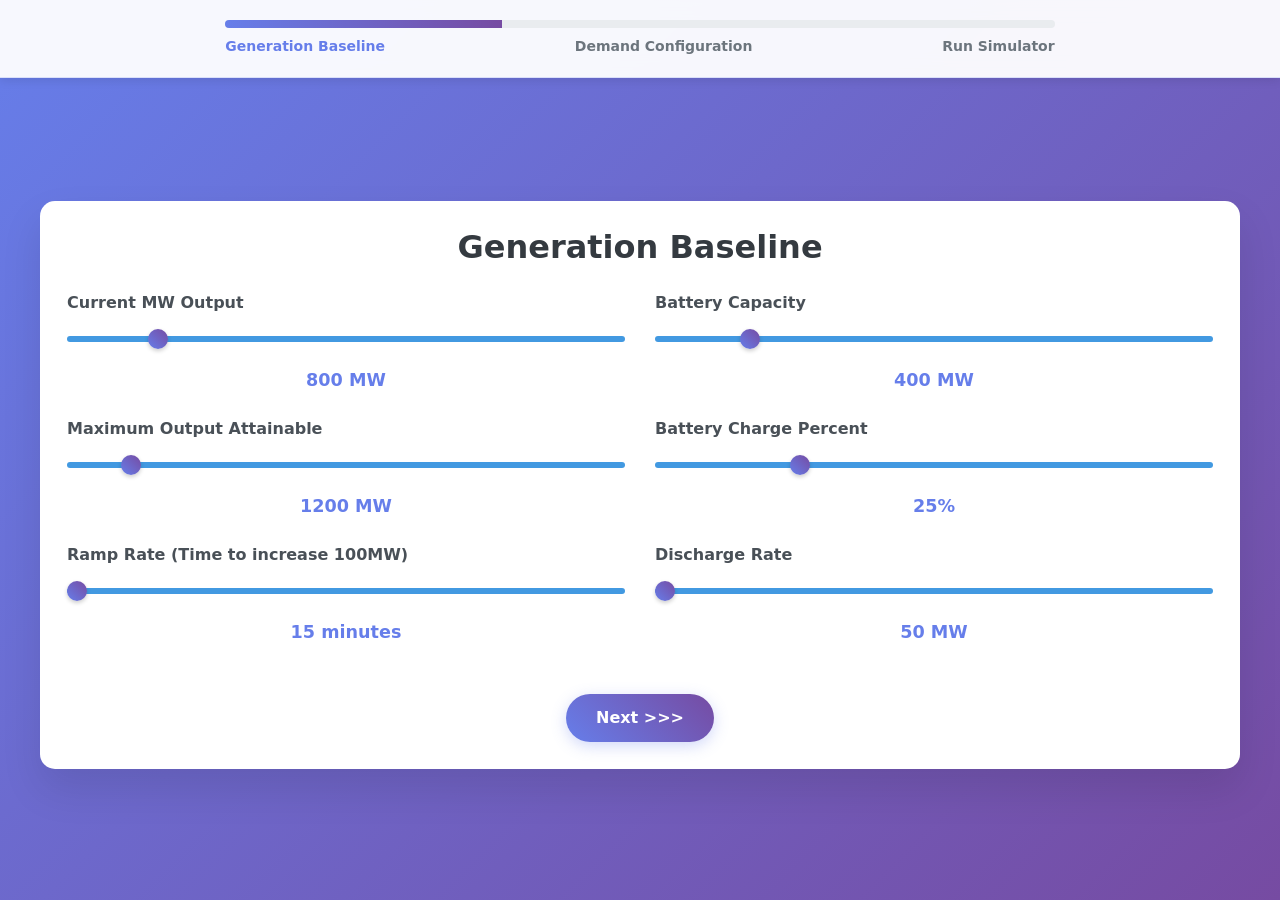
==== commit 03c6b79e: "finished changes for website and backend" ====
--- a/grid-event-simulator/website/index.html
+++ b/grid-event-simulator/website/index.html
@@ -7,7 +7,7 @@
     <!-- Bootstrap CSS -->
     <link href="https://cdn.jsdelivr.net/npm/bootstrap@5.3.0/dist/css/bootstrap.min.css" rel="stylesheet">
     <!-- Custom CSS -->
-    <link href="app.css" rel="stylesheet">
+    <link href="app.css?v=1728071403" rel="stylesheet">
 </head>
 <body>
     <div class="container-fluid wizard-container">
@@ -31,11 +31,10 @@
             </div>
         </div>
         
-        <div class="row justify-content-center align-items-center min-vh-100 wizard-content">
-            <div class="col-11 col-lg-9 col-xl-8">
-                <div class="wizard-card">
-
-                    <!-- Step 1: Generation Baseline -->
+        <div class="wizard-content">
+            <div class="wizard-card">
+
+                <!-- Step 1: Generation Baseline -->
                     <div id="step1" class="wizard-step active">
                         <h2 class="mb-4 text-center">Generation Baseline</h2>
                         <form id="generationForm">
@@ -139,7 +138,7 @@
                                     <label for="residential" class="form-label"># of Residential Customers</label>
                                     <div class="slider-container">
                                         <input type="range" class="form-range" id="residential" 
-                                               min="10000" max="100000" step="10000" value="20000">
+                                               min="10000" max="200000" step="10000" value="20000">
                                         <div class="slider-value">
                                             <span id="residentialValue">20000</span> customers
                                         </div>
@@ -287,24 +286,12 @@
                                                             </div>
                                                         </div>
 
-                                                        <!-- Time to Peak -->
-                                                        <div class="col-md-4 mb-2">
-                                                            <label for="timeToPeak" class="form-label small">Time to Peak</label>
-                                                            <div class="slider-container-small">
-                                                                <input type="range" class="form-range" id="timeToPeak" 
-                                                                       min="15" max="60" step="15" value="15">
-                                                                <div class="slider-value-small">
-                                                                    <span id="timeToPeakValue">15</span> minutes
-                                                                </div>
-                                                            </div>
-                                                        </div>
-
                                                         <!-- Duration -->
                                                         <div class="col-md-4 mb-2">
                                                             <label for="duration" class="form-label small">Duration</label>
                                                             <div class="slider-container-small">
                                                                 <input type="range" class="form-range" id="duration" 
-                                                                       min="30" max="240" step="15" value="30">
+                                                                       min="15" max="600" step="15" value="30">
                                                                 <div class="slider-value-small">
                                                                     <span id="durationValue">30</span>
                                                                 </div>
@@ -325,7 +312,7 @@
                                                 <div class="parameters-section">
                                                     <div class="row">
                                                         <!-- Output Reduction Percentage -->
-                                                        <div class="col-md-5 col-lg-4">
+                                                        <div class="col-md-6">
                                                             <label for="outputReduction" class="form-label small">Output Reduction Percentage</label>
                                                             <div class="slider-container-small">
                                                                 <input type="range" class="form-range" id="outputReduction" 
@@ -335,6 +322,18 @@
                                                                 </div>
                                                             </div>
                                                         </div>
+                                                        
+                                                        <!-- Output Reduction Duration -->
+                                                        <div class="col-md-6">
+                                                            <label for="outputReductionDuration" class="form-label small">Duration</label>
+                                                            <div class="slider-container-small">
+                                                                <input type="range" class="form-range" id="outputReductionDuration" 
+                                                                       min="15" max="600" step="15" value="60">
+                                                                <div class="slider-value-small">
+                                                                    <span id="outputReductionDurationValue">1 hour</span>
+                                                                </div>
+                                                            </div>
+                                                        </div>
                                                     </div>
                                                 </div>
 
@@ -342,22 +341,22 @@
                                             </div>
                                         </div>
                                     </div>
-                                </div>
-                            </div>
-                        </div>
-                        
-                        <!-- Busy Indicator and Results -->
-                        <div class="text-center mt-4" id="simulationStatus">
-                            <!-- Busy indicator (hidden by default) -->
-                            <div id="busyIndicator" class="d-none">
-                                <div class="spinner-border text-primary" role="status">
-                                    <span class="visually-hidden">Loading...</span>
-                                </div>
-                                <p class="mt-2 text-muted">Running simulation...</p>
-                            </div>
-                            
-                            <!-- View Results button (hidden by default) -->
-                            <button type="button" id="viewResultsBtn" class="btn btn-primary d-none">View Results</button>
+                                    
+                                    <!-- Busy Indicator and Results -->
+                                    <div class="text-center mt-3" id="simulationStatus">
+                                        <!-- Busy indicator (hidden by default) -->
+                                        <div id="busyIndicator" class="d-none">
+                                            <div class="spinner-border text-primary" role="status">
+                                                <span class="visually-hidden">Loading...</span>
+                                            </div>
+                                            <p class="mt-2 text-muted">Running simulation...</p>
+                                        </div>
+                                        
+                                        <!-- View Results button (hidden by default) -->
+                                        <button type="button" id="viewResultsBtn" class="btn btn-primary d-none">View Results</button>
+                                    </div>
+                                </div>
+                            </div>
                         </div>
                         
                         <!-- Navigation -->
@@ -367,6 +366,23 @@
                         </div>
                     </div>
                 </div>
+        </div>
+    </div>
+
+    <!-- Results Modal -->
+    <div class="modal fade" id="resultsModal" tabindex="-1" aria-labelledby="resultsModalLabel" aria-hidden="true">
+        <div class="modal-dialog modal-lg modal-dialog-centered">
+            <div class="modal-content">
+                <div class="modal-header">
+                    <h5 class="modal-title" id="resultsModalLabel">Simulation Results</h5>
+                    <button type="button" class="btn-close" data-bs-dismiss="modal" aria-label="Close"></button>
+                </div>
+                <div class="modal-body">
+                    <div id="resultsContent" class="markdown-content"></div>
+                </div>
+                <div class="modal-footer justify-content-center">
+                    <button type="button" class="btn btn-primary" data-bs-dismiss="modal">Close</button>
+                </div>
             </div>
         </div>
     </div>
@@ -374,6 +390,6 @@
     <!-- Bootstrap JavaScript -->
     <script src="https://cdn.jsdelivr.net/npm/bootstrap@5.3.0/dist/js/bootstrap.bundle.min.js"></script>
     <!-- Custom JavaScript -->
-    <script src="app.js"></script>
+    <script src="app.js?v=1728071403"></script>
 </body>
 </html>
--- a/grid-event-simulator/website/app.css
+++ b/grid-event-simulator/website/app.css
@@ -3,12 +3,20 @@
     min-height: 100vh;
     background: linear-gradient(135deg, #667eea 0%, #764ba2 100%);
     padding: 0;
+    display: flex;
+    flex-direction: column;
 }
 
 .wizard-content {
-    padding-top: 135px; /* Space for fixed progress bar + 15px margin */
-    padding-bottom: 15px; /* 15px bottom margin */
-    min-height: auto;
+    flex: 1;
+    display: flex;
+    align-items: center;
+    justify-content: center;
+    padding: 5px 15px;
+    margin-top: 80px; /* Space for fixed progress bar */
+    min-height: calc(100vh - 90px); /* 80px for progress bar + 10px total margins */
+    max-height: calc(100vh - 90px);
+    overflow: hidden;
 }
 
 .wizard-card {
@@ -16,8 +24,11 @@
     border-radius: 15px;
     box-shadow: 0 20px 40px rgba(0, 0, 0, 0.1);
     padding: 27px;
-    height: auto;
-    min-height: fit-content;
+    width: 100%;
+    max-width: 1200px;
+    max-height: 100%;
+    overflow-y: auto;
+    margin: 0 auto;
 }
 
 /* Column Spacing for Generation Baseline and Demand Configuration */
@@ -246,16 +257,17 @@
 /* Responsive Design */
 @media (max-width: 768px) {
     .wizard-content {
-        padding-top: 155px; /* Extra space for mobile progress bar + 15px margin */
-        padding-bottom: 15px;
-        min-height: calc(100vh - 170px);
+        padding: 5px 10px;
+        margin-top: 100px; /* Extra space for mobile progress bar */
+        min-height: calc(100vh - 110px);
+        max-height: calc(100vh - 110px);
     }
     
     .wizard-card {
         padding: 20px;
-        margin: 10px;
-        height: auto;
-        min-height: fit-content;
+        margin: 0;
+        max-height: 100%;
+        overflow-y: auto;
     }
     
     .fixed-progress-container {
@@ -537,3 +549,113 @@
     padding: 0.5rem 1.5rem;
     font-weight: 600;
 }
+
+/* Results Modal Styles */
+.markdown-content {
+    line-height: 1.6;
+    color: #333;
+}
+
+.markdown-content h1 {
+    font-size: 1.75rem;
+    font-weight: 600;
+    color: #2c3e50;
+    margin-bottom: 1rem;
+    padding-bottom: 0.5rem;
+    border-bottom: 2px solid #e9ecef;
+}
+
+.markdown-content h2 {
+    font-size: 1.5rem;
+    font-weight: 600;
+    color: #34495e;
+    margin-top: 1.5rem;
+    margin-bottom: 0.75rem;
+}
+
+.markdown-content h3 {
+    font-size: 1.25rem;
+    font-weight: 600;
+    color: #495057;
+    margin-top: 1.25rem;
+    margin-bottom: 0.5rem;
+}
+
+.markdown-content p {
+    margin-bottom: 1rem;
+}
+
+.markdown-content ul, .markdown-content ol {
+    margin-bottom: 1rem;
+    padding-left: 1.5rem;
+}
+
+.markdown-content li {
+    margin-bottom: 0.25rem;
+}
+
+.markdown-content strong {
+    font-weight: 600;
+    color: #2c3e50;
+}
+
+.markdown-content em {
+    font-style: italic;
+    color: #6c757d;
+}
+
+.markdown-content code {
+    background-color: #f8f9fa;
+    color: #e83e8c;
+    padding: 0.125rem 0.25rem;
+    border-radius: 0.25rem;
+    font-family: 'Courier New', Courier, monospace;
+    font-size: 0.875em;
+}
+
+.markdown-content pre {
+    background-color: #f8f9fa;
+    border: 1px solid #e9ecef;
+    border-radius: 0.375rem;
+    padding: 1rem;
+    overflow-x: auto;
+    margin-bottom: 1rem;
+}
+
+.markdown-content pre code {
+    background-color: transparent;
+    color: #495057;
+    padding: 0;
+}
+
+.markdown-content blockquote {
+    border-left: 4px solid #007bff;
+    padding-left: 1rem;
+    margin: 1rem 0;
+    color: #6c757d;
+    font-style: italic;
+}
+
+.markdown-content table {
+    width: 100%;
+    border-collapse: collapse;
+    margin-bottom: 1rem;
+}
+
+.markdown-content table th,
+.markdown-content table td {
+    border: 1px solid #dee2e6;
+    padding: 0.5rem;
+    text-align: left;
+}
+
+.markdown-content table th {
+    background-color: #f8f9fa;
+    font-weight: 600;
+}
+
+.markdown-content hr {
+    margin: 1.5rem 0;
+    border: 0;
+    border-top: 1px solid #e9ecef;
+}
